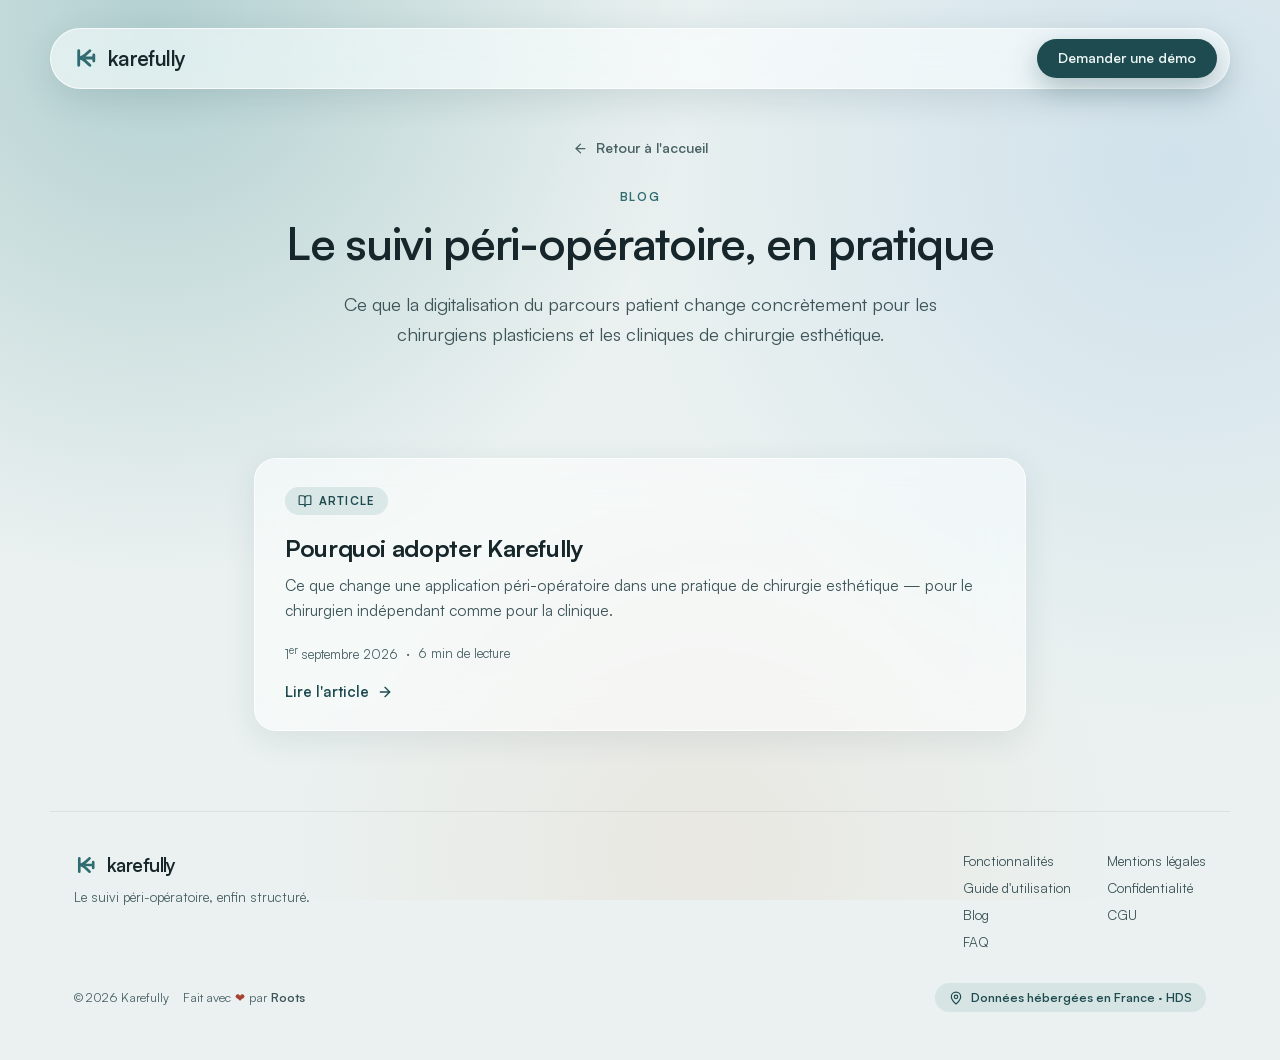
==== blog/index.html @ 41b20488 "SEO, segmentation indépendant/clinique et blog SEO - Positionnement sur « application péri-opératoir" ====
<!DOCTYPE html>
<html lang="fr">
<head>
<meta charset="UTF-8">
<meta name="viewport" content="width=device-width, initial-scale=1.0">
<script>document.documentElement.classList.add('js');</script>

<title>Blog — Suivi péri-opératoire en chirurgie esthétique | Karefully</title>
<meta name="description" content="Articles sur le suivi péri-opératoire digital en chirurgie esthétique : préparation pré-opératoire, bilan quotidien du patient, organisation d'équipe en clinique.">
<meta name="theme-color" content="#EAF1F0">
<link rel="canonical" href="https://karefully-app.com/blog/">

<meta property="og:type" content="website">
<meta property="og:site_name" content="Karefully">
<meta property="og:title" content="Blog — Suivi péri-opératoire en chirurgie esthétique">
<meta property="og:description" content="Articles sur le suivi péri-opératoire digital en chirurgie esthétique.">
<meta property="og:locale" content="fr_FR">
<meta property="og:url" content="https://karefully-app.com/blog/">
<meta property="og:image" content="https://karefully-app.com/assets/og-image.png">

<link rel="icon" type="image/svg+xml" href="../favicon.svg">
<link rel="apple-touch-icon" href="../logo/brume/favicon-brume-180.png">
<link rel="icon" type="image/png" sizes="32x32" href="../logo/brume/favicon-brume-32.png">

<link rel="preload" href="../fonts/Satoshi-Variable.woff2" as="font" type="font/woff2" crossorigin>
<link rel="stylesheet" href="../style.css">
</head>
<body>

<a href="#main" class="skip-link">Aller au contenu</a>

<svg width="0" height="0" style="position:absolute" aria-hidden="true" focusable="false">
<symbol id="i-arrow-left" viewBox="0 0 24 24"><path d="M19 12H5"/><path d="m12 19-7-7 7-7"/></symbol>
<symbol id="i-arrow-right" viewBox="0 0 24 24"><path d="M5 12h14"/><path d="m12 5 7 7-7 7"/></symbol>
<symbol id="i-book-open" viewBox="0 0 24 24"><path d="M12 7v14"/><path d="M3 18a1 1 0 0 1-1-1V4a1 1 0 0 1 1-1h5a4 4 0 0 1 4 4 4 4 0 0 1 4-4h5a1 1 0 0 1 1 1v13a1 1 0 0 1-1 1h-6a3 3 0 0 0-3 3 3 3 0 0 0-3-3z"/></symbol>
<symbol id="i-map-pin" viewBox="0 0 24 24"><path d="M20 10c0 4.99-5.54 10.19-7.4 11.8a1 1 0 0 1-1.2 0C9.54 20.19 4 14.99 4 10a8 8 0 0 1 16 0"/><circle cx="12" cy="10" r="3"/></symbol>
</svg>

<div class="subnav">
    <div class="subnav__inner glass-nav">
        <a class="brand" href="../index.html" aria-label="Karefully — accueil">
            <svg viewBox="0 0 100 100" fill="none" aria-hidden="true"><path d="M22 78 V 22 M22 50 C 40 50, 50 35, 65 22 M22 50 C 40 50, 50 65, 65 78 M48 50 L 80 50 M80 38 L 80 62" stroke="#2F6B70" stroke-width="11" stroke-linecap="round" stroke-linejoin="round"/></svg>
            <span class="brand__name">karefully</span>
        </a>
        <a class="btn btn-primary btn-sm" href="../index.html#demo">Demander une démo</a>
    </div>
</div>

<main id="main">

<header class="page-header">
    <a class="guide-back" href="../index.html"><svg class="icon" aria-hidden="true" style="width:15px;height:15px"><use href="#i-arrow-left"></use></svg>Retour à l'accueil</a>
    <p class="eyebrow">Blog</p>
    <h1 class="h1">Le suivi péri-opératoire, en pratique</h1>
    <p class="lead">Ce que la digitalisation du parcours patient change concrètement pour les chirurgiens plasticiens et les cliniques de chirurgie esthétique.</p>
</header>

<section class="section" aria-label="Articles">
    <div class="container section--faq">
        <div class="blog-grid">
            <a class="blog-card glass-card" href="pourquoi-adopter-karefully.html">
                <span class="blog-card__tag"><svg class="icon" aria-hidden="true" style="width:14px;height:14px"><use href="#i-book-open"></use></svg>Article</span>
                <h3>Pourquoi adopter Karefully</h3>
                <p>Ce que change une application péri-opératoire dans une pratique de chirurgie esthétique — pour le chirurgien indépendant comme pour la clinique.</p>
                <span class="blog-card__meta">
                    <time datetime="2026-09-01">1<sup>er</sup> septembre 2026</time>
                    <span class="blog-card__read">6 min de lecture</span>
                </span>
                <span class="blog-card__cta">Lire l'article<svg class="icon" aria-hidden="true" style="width:16px;height:16px"><use href="#i-arrow-right"></use></svg></span>
            </a>
        </div>
    </div>
</section>

</main>

<footer class="footer">
    <div class="footer__top">
        <div>
            <a class="brand" href="../index.html" aria-label="Karefully — accueil">
                <svg viewBox="0 0 100 100" fill="none" aria-hidden="true"><path d="M22 78 V 22 M22 50 C 40 50, 50 35, 65 22 M22 50 C 40 50, 50 65, 65 78 M48 50 L 80 50 M80 38 L 80 62" stroke="#2F6B70" stroke-width="11" stroke-linecap="round" stroke-linejoin="round"/></svg>
                <span class="brand__name">karefully</span>
            </a>
            <p class="footer__tagline">Le suivi péri-opératoire, enfin structuré.</p>
        </div>

        <nav class="footer__links" aria-label="Liens de bas de page">
            <ul>
                <li><a href="../index.html#features">Fonctionnalités</a></li>
                <li><a href="../guide.html">Guide d'utilisation</a></li>
                <li><a href="./">Blog</a></li>
                <li><a href="../index.html#faq">FAQ</a></li>
            </ul>
            <ul>
                <li><a href="../mentions-legales.html">Mentions légales</a></li>
                <li><a href="../politique-confidentialite.html">Confidentialité</a></li>
                <li><a href="../conditions-generales.html">CGU</a></li>
            </ul>
        </nav>
    </div>

    <div class="footer__bottom">
        <span class="footer__legal">
            © 2026 Karefully
            <span class="footer__credit">Fait avec <span class="footer__heart" aria-hidden="true">❤</span><span class="visually-hidden">amour</span> par <a href="https://rootsagency.be" target="_blank" rel="noopener">Roots</a></span>
        </span>
        <span class="footer__hds"><svg class="icon" aria-hidden="true" style="width:14px;height:14px"><use href="#i-map-pin"></use></svg>Données hébergées en France · HDS</span>
    </div>
</footer>

<script type="application/ld+json">
{
  "@context": "https://schema.org",
  "@type": "Blog",
  "name": "Blog Karefully",
  "description": "Articles sur le suivi péri-opératoire digital en chirurgie esthétique.",
  "url": "https://karefully-app.com/blog/",
  "inLanguage": "fr-FR",
  "publisher": { "@type": "Organization", "name": "Karefully", "url": "https://karefully-app.com/" },
  "blogPost": [
    {
      "@type": "BlogPosting",
      "headline": "Pourquoi adopter Karefully",
      "url": "https://karefully-app.com/blog/pourquoi-adopter-karefully.html",
      "datePublished": "2026-09-01"
    }
  ]
}
</script>

<script src="../script.js" defer></script>
</body>
</html>
---- style.css ----
/* =========================================================
   Karefully — site vitrine
   Charte « Brume » (glassmorphism turquoise), alignée sur l'application.
   ========================================================= */

/* ---------------------------------------------------------
   1. Police — Satoshi variable, auto-hébergée
   --------------------------------------------------------- */
@font-face {
    font-family: 'Satoshi';
    src: url('fonts/Satoshi-Variable.woff2') format('woff2-variations');
    font-weight: 300 900;
    font-style: normal;
    font-display: swap;
}

@font-face {
    font-family: 'Satoshi';
    src: url('fonts/Satoshi-VariableItalic.woff2') format('woff2-variations');
    font-weight: 300 900;
    font-style: italic;
    font-display: swap;
}

/* ---------------------------------------------------------
   2. Tokens
   --------------------------------------------------------- */
:root {
    /* Marque */
    --brand-700: #1E4B4F;
    --brand-700-hover: #173D40;
    --brand-600: #2F6B70;
    --brand-300: #8FD0CC;
    --on-brand: #EAF4F3;

    /* Texte */
    --ink-900: #16262A;
    --ink-600: #3D5458;
    --ink-500: #4A6266;
    --ink-400: #5A7276;

    /* Statuts */
    --danger-600: #A44332;
    --danger-tint: rgba(164, 67, 50, .12);
    --warn-700: #7A5F25;
    --warn-tint: rgba(201, 149, 74, .16);
    --info-700: #365F7D;
    --info-tint: rgba(91, 122, 153, .16);
    --brand-tint: rgba(47, 107, 112, .12);

    /* Surfaces */
    --bg-base: #EAF1F0;
    --on-dark: #F0F6F5;
    /* Opacités relevées (maquette : .75 / .60) : sur le panneau sombre elles
       tombaient à 4,10 et 3,73:1, sous le seuil AA exigé pour du texte < 18px. */
    --on-dark-soft: rgba(240, 246, 245, .84);
    --on-dark-mute: rgba(240, 246, 245, .82);
    --hairline: rgba(22, 38, 42, .08);

    /* Verre */
    --glass-nav-bg: rgba(255, 255, 255, .58);
    --glass-nav-border: rgba(255, 255, 255, .72);
    --glass-card-bg: rgba(255, 255, 255, .55);
    --glass-card-border: rgba(255, 255, 255, .7);
    --glass-inset-bg: rgba(255, 255, 255, .6);
    --glass-inset-border: rgba(255, 255, 255, .85);

    /* Rayons */
    --r-input: 12px;
    --r-sm: 14px;
    --r-md: 18px;
    --r-lg: 22px;
    --r-panel: 26px;
    --r-pill: 999px;

    /* Ombres */
    --sh-nav: 0 10px 34px rgba(23, 60, 64, .12);
    --sh-card: 0 8px 32px rgba(23, 60, 64, .09);
    --sh-btn: 0 10px 28px rgba(30, 75, 79, .32);
    --sh-shot: 0 30px 80px rgba(16, 42, 45, .22);
    --sh-hero-shot: 0 30px 80px rgba(16, 42, 45, .25);
    --sh-phone: 0 24px 60px rgba(16, 42, 45, .28);
    --sh-inline-img: 0 14px 36px rgba(16, 42, 45, .18);
    --sh-dark-panel: 0 16px 48px rgba(20, 55, 58, .28);

    --ease: cubic-bezier(0.4, 0, 0.2, 1);
    --maxw: 1180px;
}

/* ---------------------------------------------------------
   3. Reset & base
   --------------------------------------------------------- */
*,
*::before,
*::after {
    box-sizing: border-box;
}

html {
    scroll-behavior: smooth;
    /* La nav collante ne doit pas masquer la cible d'une ancre */
    scroll-padding-top: 96px;
    -webkit-text-size-adjust: 100%;
}

body {
    margin: 0;
    min-height: 100vh;
    overflow-x: hidden;
    font-family: 'Satoshi', system-ui, -apple-system, 'Segoe UI', sans-serif;
    color: var(--ink-900);
    background:
        radial-gradient(circle at 12% 4%, rgba(63, 138, 142, .32), transparent 38%),
        radial-gradient(circle at 92% 18%, rgba(148, 190, 224, .30), transparent 40%),
        radial-gradient(circle at 55% 95%, rgba(228, 188, 158, .18), transparent 38%),
        var(--bg-base);
    background-attachment: fixed;
    -webkit-font-smoothing: antialiased;
    -moz-osx-font-smoothing: grayscale;
}

a {
    color: var(--brand-600);
    text-decoration: none;
    transition: color .2s var(--ease);
}

a:hover {
    color: var(--brand-700);
}

/* Les attributs width/height servent à réserver le ratio ; la hauteur reste fluide. */
img {
    max-width: 100%;
    height: auto;
}

h1,
h2,
h3,
h4 {
    text-wrap: balance;
}

p {
    text-wrap: pretty;
}

:focus-visible {
    outline: 2px solid var(--brand-600);
    outline-offset: 2px;
    border-radius: 4px;
}

.skip-link {
    position: absolute;
    left: -9999px;
    top: 0;
    z-index: 200;
    padding: 12px 20px;
    border-radius: 0 0 var(--r-sm) 0;
    background: var(--brand-700);
    color: var(--on-brand);
    font-size: 14px;
    font-weight: 600;
}

.skip-link:focus {
    left: 0;
    color: var(--on-brand);
}

.visually-hidden {
    position: absolute;
    width: 1px;
    height: 1px;
    margin: -1px;
    padding: 0;
    overflow: hidden;
    clip: rect(0 0 0 0);
    white-space: nowrap;
    border: 0;
}

/* Sprite d'icônes */
.icon {
    width: 20px;
    height: 20px;
    flex: none;
    stroke: currentColor;
    fill: none;
    stroke-width: 2;
    stroke-linecap: round;
    stroke-linejoin: round;
}

/* ---------------------------------------------------------
   4. Layout
   --------------------------------------------------------- */
.container {
    width: 100%;
    max-width: var(--maxw);
    margin: 0 auto;
    padding: 0 24px;
}

.section {
    margin-top: 110px;
}

.section--tight {
    margin-top: 90px;
}

.section--wide-gap {
    margin-top: 120px;
}

.section--narrow {
    max-width: 900px;
}

.section--faq {
    max-width: 820px;
}

/* ---------------------------------------------------------
   5. Surfaces
   --------------------------------------------------------- */
.glass-nav {
    background: var(--glass-nav-bg);
    backdrop-filter: blur(22px) saturate(1.45);
    -webkit-backdrop-filter: blur(22px) saturate(1.45);
    border: 1px solid var(--glass-nav-border);
    box-shadow: var(--sh-nav);
}

.glass-card {
    background: var(--glass-card-bg);
    backdrop-filter: blur(20px) saturate(1.4);
    -webkit-backdrop-filter: blur(20px) saturate(1.4);
    border: 1px solid var(--glass-card-border);
    box-shadow: var(--sh-card);
}

/* Imbriqué dans une carte : jamais de flou ni d'ombre (pas trois couches floutées) */
.glass-inset {
    background: var(--glass-inset-bg);
    border: 1px solid var(--glass-inset-border);
}

.panel-dark {
    border-radius: var(--r-panel);
    background: linear-gradient(150deg, rgba(35, 84, 88, .88), rgba(24, 60, 64, .84));
    backdrop-filter: blur(18px);
    -webkit-backdrop-filter: blur(18px);
    border: 1px solid rgba(255, 255, 255, .24);
    box-shadow: var(--sh-dark-panel);
    padding: 64px 60px;
    color: var(--on-dark);
}

/* ---------------------------------------------------------
   6. Typographie
   --------------------------------------------------------- */
.eyebrow {
    font-size: 11.5px;
    font-weight: 700;
    letter-spacing: .14em;
    text-transform: uppercase;
    color: var(--brand-600);
    margin-bottom: 14px;
}

/* brand-300 (#8FD0CC) ne donne que 3,69:1 sur le panneau sombre à 11,5px :
   teinte éclaircie réservée aux eyebrows, les aplats restent en brand-300. */
.eyebrow--on-dark {
    color: #BCE3E0;
}

.h1 {
    font-size: 60px;
    line-height: 1.05;
    font-weight: 600;
    letter-spacing: -.025em;
    margin: 0 auto 22px;
    max-width: 820px;
}

.h2 {
    font-size: 40px;
    font-weight: 500;
    letter-spacing: -.02em;
    line-height: 1.15;
    margin: 0 0 44px;
}

.h2--panel {
    font-size: 38px;
    margin-bottom: 40px;
}

.h3 {
    font-size: 24px;
    font-weight: 700;
    letter-spacing: -.015em;
    line-height: 1.25;
    margin: 0 0 12px;
}

.lead {
    font-size: 18.5px;
    line-height: 1.6;
    color: var(--ink-600);
    margin: 0 auto 30px;
    max-width: 680px;
}

.body-text {
    font-size: 16.5px;
    line-height: 1.6;
    color: var(--ink-600);
    margin: 0;
}

/* ink-500 et non ink-400 : sur le fond mesh, ink-400 tombe à 4,47:1 (sous AA). */
.note {
    font-size: 13px;
    line-height: 1.5;
    color: var(--ink-500);
    margin: 0;
}

/* ---------------------------------------------------------
   7. Boutons & pills
   --------------------------------------------------------- */
.btn {
    display: inline-flex;
    align-items: center;
    justify-content: center;
    gap: 10px;
    font-family: inherit;
    font-size: 16px;
    font-weight: 600;
    line-height: 1.2;
    padding: 15px 30px;
    border-radius: var(--r-pill);
    border: 1px solid transparent;
    cursor: pointer;
    transition: background-color .2s var(--ease), color .2s var(--ease), transform .2s var(--ease);
}

.btn-primary {
    color: var(--on-brand);
    background: var(--brand-700);
    box-shadow: var(--sh-btn);
}

.btn-primary:hover {
    background: var(--brand-700-hover);
    color: var(--on-brand);
}

.btn-secondary {
    color: var(--ink-600);
    background: rgba(255, 255, 255, .6);
    border-color: rgba(255, 255, 255, .85);
}

.btn-secondary:hover {
    background: rgba(255, 255, 255, .68);
    color: var(--ink-900);
}

.btn-ghost-dark {
    font-size: 15px;
    padding: 13px 24px;
    color: var(--on-dark);
    border-color: rgba(255, 255, 255, .35);
}

.btn-ghost-dark:hover {
    background: rgba(255, 255, 255, .1);
    color: var(--on-dark);
}

.btn-sm {
    font-size: 14px;
    padding: 10px 20px;
}

.pill-tint {
    display: inline-flex;
    align-items: center;
    gap: 9px;
    font-size: 14px;
    font-weight: 600;
    color: var(--brand-700);
    background: var(--brand-tint);
    padding: 9px 18px;
    border-radius: var(--r-pill);
}

.pill-tint .icon {
    width: 16px;
    height: 16px;
}

.badge {
    font-size: 11px;
    font-weight: 700;
    letter-spacing: .08em;
    text-transform: uppercase;
    padding: 5px 12px;
    border-radius: var(--r-pill);
}

.badge--watch {
    color: var(--danger-600);
    background: var(--danger-tint);
}

.badge--ok {
    color: var(--brand-700);
    background: var(--brand-tint);
}

/* Pastille d'icône */
.icon-tile {
    display: flex;
    align-items: center;
    justify-content: center;
    width: 40px;
    height: 40px;
    border-radius: 13px;
    background: var(--brand-tint);
    color: var(--brand-600);
    flex: none;
}

.icon-tile--dark {
    width: 38px;
    height: 38px;
    border-radius: 12px;
    background: rgba(143, 208, 204, .16);
    color: var(--brand-300);
}

.icon-tile--dark .icon {
    width: 19px;
    height: 19px;
}

/* ---------------------------------------------------------
   8. Cadres device
   --------------------------------------------------------- */
.browser {
    border-radius: 16px;
    background: var(--glass-card-bg);
    border: 1px solid var(--glass-card-border);
    box-shadow: var(--sh-shot);
    overflow: hidden;
}

.browser__bar {
    display: flex;
    align-items: center;
    gap: 10px;
    padding: 10px 14px;
    border-bottom: 1px solid rgba(22, 38, 42, .07);
}

.browser__dots {
    display: flex;
    gap: 5px;
    flex: none;
}

.browser__dots span {
    width: 9px;
    height: 9px;
    border-radius: 50%;
    background: rgba(22, 38, 42, .16);
}

.browser__url {
    flex: 1;
    max-width: 240px;
    margin: 0 auto;
    text-align: center;
    font-size: 11px;
    color: var(--ink-400);
    background: rgba(22, 38, 42, .05);
    border-radius: var(--r-pill);
    padding: 3px 12px;
}

.browser__spacer {
    width: 40px;
    flex: none;
}

.browser img {
    display: block;
    width: 100%;
}

/* Variante hero : plus grande, ombre plus marquée */
.browser--hero {
    backdrop-filter: blur(20px) saturate(1.4);
    -webkit-backdrop-filter: blur(20px) saturate(1.4);
    box-shadow: var(--sh-hero-shot);
}

.browser--hero .browser__bar {
    padding: 11px 16px;
}

.browser--hero .browser__dots {
    gap: 6px;
}

.browser--hero .browser__dots span {
    width: 10px;
    height: 10px;
}

.browser--hero .browser__url {
    max-width: 280px;
    font-size: 11.5px;
    padding: 4px 14px;
}

.browser--hero .browser__spacer {
    width: 46px;
}

.phone {
    border-radius: 32px;
    background: #10191B;
    padding: 8px;
    box-shadow: var(--sh-phone);
}

.phone img {
    display: block;
    width: 100%;
    border-radius: 25px;
}

/* ---------------------------------------------------------
   9. Navigation
   --------------------------------------------------------- */
.nav-wrap {
    position: sticky;
    top: 14px;
    z-index: 60;
    display: flex;
    justify-content: center;
    padding: 14px 20px 0;
}

/* Grille 3 colonnes : les liens restent optiquement centrés quelles que soient
   les largeurs du logo et du bouton. */
.nav {
    display: grid;
    grid-template-columns: 1fr auto 1fr;
    align-items: center;
    gap: 26px;
    width: 100%;
    max-width: var(--maxw);
    /* Padding symétrique : sinon la colonne centrale se décale d'une demi-différence.
       Le retrait visuel du logo est repris par .nav .brand. */
    padding: 10px 12px;
    border-radius: var(--r-pill);
    transition: padding .3s var(--ease), box-shadow .3s var(--ease), background-color .3s var(--ease);
}

.nav .brand {
    padding-left: 10px;
}

/* Condensation à la première molette */
.nav.is-scrolled {
    padding-top: 7px;
    padding-bottom: 7px;
    background: rgba(255, 255, 255, .72);
    box-shadow: 0 14px 40px rgba(23, 60, 64, .16);
}

.nav__end {
    display: flex;
    align-items: center;
    justify-content: flex-end;
    gap: 10px;
}

.brand {
    display: flex;
    align-items: center;
    gap: 9px;
    color: var(--ink-900);
    flex: none;
}

.brand:hover {
    color: var(--ink-900);
}

.brand svg {
    width: 26px;
    height: 26px;
    flex: none;
}

.brand__name {
    font-size: 21px;
    font-weight: 600;
    letter-spacing: -.03em;
}

.nav__links {
    display: flex;
    gap: 22px;
    justify-content: center;
    font-size: 14.5px;
    font-weight: 500;
    white-space: nowrap;
}

.nav__links a {
    position: relative;
    color: var(--ink-600);
    padding: 4px 0;
}

/* Soulignement qui se déploie depuis le centre */
.nav__links a::after {
    content: '';
    position: absolute;
    left: 50%;
    right: 50%;
    bottom: 0;
    height: 2px;
    border-radius: 2px;
    background: linear-gradient(90deg, var(--brand-600), var(--brand-300));
    transition: left .28s var(--ease), right .28s var(--ease);
}

.nav__links a:hover {
    color: var(--brand-700);
}

.nav__links a:hover::after,
.nav__links a:focus-visible::after {
    left: 0;
    right: 0;
}

.nav__burger {
    display: none;
}

/* --- Tiroir de navigation mobile (glisse depuis la droite) --- */
.nav-scrim {
    position: fixed;
    inset: 0;
    z-index: 90;
    background: rgba(16, 34, 37, .38);
    backdrop-filter: blur(3px);
    -webkit-backdrop-filter: blur(3px);
    opacity: 0;
    transition: opacity .35s var(--ease);
}

.nav-scrim.is-open {
    opacity: 1;
}

.nav-drawer {
    position: fixed;
    top: 0;
    right: 0;
    z-index: 100;
    display: flex;
    flex-direction: column;
    width: 80%;
    max-width: 380px;
    height: 100dvh;
    padding: 18px 18px calc(24px + env(safe-area-inset-bottom));
    background: rgba(255, 255, 255, .82);
    backdrop-filter: blur(28px) saturate(1.5);
    -webkit-backdrop-filter: blur(28px) saturate(1.5);
    border-left: 1px solid rgba(255, 255, 255, .9);
    box-shadow: -24px 0 60px rgba(23, 60, 64, .22);
    transform: translateX(100%);
    transition: transform .38s cubic-bezier(0.32, 0.72, 0, 1);
    overflow-y: auto;
}

.nav-drawer.is-open {
    transform: translateX(0);
}

/* [hidden] ne doit pas tuer la transition : on masque par visibilité. */
.nav-scrim[hidden],
.nav-drawer[hidden] {
    display: block;
    visibility: hidden;
    pointer-events: none;
}

.nav-drawer[hidden] {
    display: flex;
}

.nav-drawer__head {
    display: flex;
    align-items: center;
    justify-content: space-between;
    gap: 12px;
    margin-bottom: 22px;
}

.nav-drawer__close {
    display: flex;
    align-items: center;
    justify-content: center;
    width: 44px;
    height: 44px;
    flex: none;
    padding: 0;
    border-radius: 50%;
    background: rgba(255, 255, 255, .7);
    border: 1px solid rgba(255, 255, 255, .9);
    color: var(--brand-700);
    cursor: pointer;
    transition: background-color .2s var(--ease);
}

.nav-drawer__close:hover {
    background: var(--brand-tint);
}

.nav-drawer__links {
    display: flex;
    flex-direction: column;
    gap: 4px;
}

.nav-drawer__links a {
    display: flex;
    align-items: center;
    min-height: 52px;
    padding: 0 16px;
    font-size: 17px;
    font-weight: 600;
    color: var(--ink-900);
    border-radius: 16px;
    /* Entrée décalée des liens à l'ouverture */
    opacity: 0;
    transform: translateX(16px);
    transition: opacity .3s var(--ease), transform .3s var(--ease), background-color .2s var(--ease);
}

.nav-drawer.is-open .nav-drawer__links a {
    opacity: 1;
    transform: none;
}

.nav-drawer.is-open .nav-drawer__links a:nth-child(1) { transition-delay: .08s; }
.nav-drawer.is-open .nav-drawer__links a:nth-child(2) { transition-delay: .13s; }
.nav-drawer.is-open .nav-drawer__links a:nth-child(3) { transition-delay: .18s; }
.nav-drawer.is-open .nav-drawer__links a:nth-child(4) { transition-delay: .23s; }

.nav-drawer__links a:hover,
.nav-drawer__links a:focus-visible {
    background: var(--brand-tint);
    color: var(--brand-700);
}

/* ---------------------------------------------------------
   10. Hero
   --------------------------------------------------------- */
.hero {
    max-width: var(--maxw);
    margin: 0 auto;
    padding: 72px 24px 30px;
    text-align: center;
}

.hero__actions {
    display: flex;
    gap: 14px;
    justify-content: center;
    flex-wrap: wrap;
}

.hero__badge {
    margin-top: 18px;
    font-size: 13px;
    line-height: 1.5;
    color: var(--ink-500);
}

.hero__devices {
    position: relative;
    max-width: 1020px;
    margin: 56px auto 0;
    text-align: left;
}

.hero__phone {
    position: absolute;
    right: -18px;
    bottom: -46px;
    width: 218px;
    border-radius: 34px;
    padding: 9px;
    box-shadow: 0 30px 80px rgba(16, 42, 45, .35);
}

.hero__phone img {
    border-radius: 26px;
}

/* ---------------------------------------------------------
   11. Bandeau confiance
   --------------------------------------------------------- */
.trust-grid {
    display: grid;
    grid-template-columns: repeat(4, 1fr);
    gap: 16px;
}

.trust-card {
    display: flex;
    align-items: center;
    gap: 13px;
    padding: 18px 20px;
    border-radius: var(--r-md);
}

.trust-card span:last-child {
    font-size: 14px;
    font-weight: 600;
    color: var(--ink-900);
    line-height: 1.35;
}

/* ---------------------------------------------------------
   12. Problème / Sécurité — cartes sur panneau sombre
   --------------------------------------------------------- */
.dark-grid {
    display: grid;
    grid-template-columns: repeat(4, 1fr);
    gap: 16px;
}

.dark-card {
    padding: 22px;
    border-radius: var(--r-md);
    background: rgba(255, 255, 255, .08);
    border: 1px solid rgba(255, 255, 255, .16);
}

.dark-card .icon-tile--dark {
    margin-bottom: 14px;
}

.dark-card p {
    margin: 0;
    font-size: 15px;
    line-height: 1.55;
    color: rgba(240, 246, 245, .85);
}

.dark-card h3 {
    font-size: 16px;
    font-weight: 700;
    margin: 0 0 6px;
}

.dark-card h3 + p {
    font-size: 13.5px;
    color: var(--on-dark-soft);
}

.problem__pivot {
    display: flex;
    align-items: center;
    gap: 28px;
    margin-top: 36px;
}

.problem__photo {
    position: relative;
    flex: none;
    width: 280px;
    border-radius: var(--r-md);
    overflow: hidden;
}

.problem__photo img {
    display: block;
    width: 100%;
}

.problem__photo::after {
    content: '';
    position: absolute;
    inset: 0;
    background: rgba(30, 75, 79, .35);
}

.problem__pivot p {
    margin: 0;
    font-size: 26px;
    font-weight: 500;
    letter-spacing: -.015em;
    line-height: 1.4;
    color: var(--on-dark);
}

.disclaimer {
    margin: 32px 0 0;
    font-size: 13px;
    line-height: 1.6;
    color: var(--on-dark-mute);
    border-left: 2px solid rgba(143, 208, 204, .45);
    padding-left: 16px;
    max-width: 760px;
}

/* ---------------------------------------------------------
   13. Parcours (timeline 3 phases)
   --------------------------------------------------------- */
.parcours-grid {
    display: grid;
    grid-template-columns: repeat(3, 1fr);
    gap: 18px;
    align-items: stretch;
}

.phase-card {
    display: flex;
    flex-direction: column;
    border-radius: var(--r-lg);
    padding: 26px;
}

.phase-card__step {
    font-size: 12px;
    font-weight: 700;
    letter-spacing: .14em;
    text-transform: uppercase;
    color: var(--brand-600);
    margin-bottom: 10px;
}

.phase-card h3 {
    font-size: 19px;
    font-weight: 700;
    line-height: 1.3;
    margin: 0 0 10px;
}

.phase-card p {
    margin: 0 0 18px;
    font-size: 15px;
    line-height: 1.55;
    color: var(--ink-600);
}

.phase-card__visual {
    margin-top: auto;
    border-radius: var(--r-sm);
    overflow: hidden;
    border: 1px solid rgba(255, 255, 255, .8);
    box-shadow: var(--sh-inline-img);
}

.phase-card__visual img {
    display: block;
    width: 100%;
}

.phase-card__pair {
    margin-top: auto;
    display: flex;
    gap: 12px;
    justify-content: center;
}

.phase-card__pair img {
    display: block;
    width: 44%;
    border-radius: 16px;
    box-shadow: var(--sh-inline-img);
}

.switch-visual {
    margin-top: auto;
    display: flex;
    align-items: center;
    justify-content: center;
    gap: 16px;
    padding: 34px 20px;
    border-radius: var(--r-sm);
}

.switch-visual__tag {
    font-size: 13px;
    font-weight: 700;
    padding: 6px 14px;
    border-radius: var(--r-pill);
}

.switch-visual__tag--pre {
    color: var(--warn-700);
    background: var(--warn-tint);
}

.switch-visual__tag--post {
    color: var(--brand-700);
    background: var(--brand-tint);
}

.switch-visual .icon {
    color: var(--brand-600);
}

/* ---------------------------------------------------------
   14. Côté équipe
   --------------------------------------------------------- */
.feature-row {
    display: grid;
    grid-template-columns: 7fr 5fr;
    gap: 44px;
    align-items: center;
    margin-bottom: 76px;
}

.feature-row--reverse {
    grid-template-columns: 5fr 7fr;
}

.roles-card {
    display: grid;
    grid-template-columns: 6fr 5fr;
    gap: 44px;
    align-items: center;
    border-radius: var(--r-panel);
    padding: 44px 48px;
    margin-bottom: 76px;
}

.roles-card h3 {
    font-size: 26px;
    font-weight: 700;
    letter-spacing: -.015em;
    line-height: 1.25;
    margin: 0 0 12px;
}

.roles-list {
    display: flex;
    flex-direction: column;
    gap: 12px;
}

.role-item {
    display: flex;
    align-items: center;
    gap: 14px;
    border-radius: var(--r-md);
    background: rgba(255, 255, 255, .65);
    border: 1px solid rgba(255, 255, 255, .9);
    padding: 16px 18px;
}

.role-item__title {
    font-size: 15.5px;
    font-weight: 700;
    line-height: 1.3;
}

.role-item__desc {
    font-size: 13px;
    line-height: 1.4;
    color: var(--ink-400);
}

.mini-grid {
    display: grid;
    grid-template-columns: 1fr 1fr;
    gap: 18px;
}

.mini-card {
    border-radius: var(--r-lg);
    padding: 24px;
}

.mini-card h3 {
    font-size: 18px;
    font-weight: 700;
    line-height: 1.3;
    margin: 0 0 6px;
}

.mini-card p {
    margin: 0 0 16px;
    font-size: 14.5px;
    line-height: 1.55;
    color: var(--ink-600);
}

.mini-card img {
    display: block;
    width: 100%;
    border-radius: var(--r-input);
    box-shadow: 0 14px 36px rgba(16, 42, 45, .16);
}

/* ---------------------------------------------------------
   15. Côté patient
   --------------------------------------------------------- */
.patient-section {
    text-align: center;
}

.phone-row {
    display: flex;
    gap: 22px;
    justify-content: center;
    align-items: flex-start;
    flex-wrap: wrap;
}

.phone-row .phone {
    width: 206px;
}

.phone-row .phone:nth-child(even) {
    margin-top: 34px;
}

.patient-pills {
    display: flex;
    gap: 14px;
    justify-content: center;
    flex-wrap: wrap;
    margin-top: 40px;
}

.patient-closing {
    margin: 26px auto 0;
    font-size: 16px;
    line-height: 1.6;
    color: var(--ink-500);
    max-width: 520px;
}

/* ---------------------------------------------------------
   15 bis. Pour qui — indépendant / clinique
   --------------------------------------------------------- */
.audience-grid {
    display: grid;
    grid-template-columns: 1fr 1fr;
    gap: 18px;
    align-items: stretch;
}

.audience-card {
    display: flex;
    flex-direction: column;
    border-radius: var(--r-panel);
    padding: 34px 32px;
}

.audience-card .icon-tile {
    width: 46px;
    height: 46px;
    border-radius: 15px;
    margin-bottom: 18px;
}

.audience-card .icon-tile .icon {
    width: 23px;
    height: 23px;
}

.audience-card h3 {
    font-size: 23px;
    font-weight: 700;
    letter-spacing: -.015em;
    line-height: 1.25;
    margin: 0 0 10px;
}

.audience-card__lead {
    margin: 0 0 22px;
    font-size: 16px;
    line-height: 1.6;
    color: var(--ink-600);
}

.audience-card ul {
    list-style: none;
    margin: 0;
    padding: 0;
    display: flex;
    flex-direction: column;
    gap: 13px;
}

.audience-card li {
    display: flex;
    gap: 11px;
    align-items: flex-start;
    font-size: 15px;
    line-height: 1.55;
    color: var(--ink-600);
}

.audience-card li .icon {
    width: 17px;
    height: 17px;
    color: var(--brand-600);
    margin-top: 2px;
}

/* ---------------------------------------------------------
   15 ter. Blog
   --------------------------------------------------------- */
.blog-head {
    display: flex;
    align-items: flex-end;
    justify-content: space-between;
    gap: 24px;
    flex-wrap: wrap;
    margin-bottom: 32px;
}

.blog-head__all {
    flex: none;
}

.blog-grid {
    display: grid;
    grid-template-columns: repeat(auto-fit, minmax(320px, 1fr));
    gap: 18px;
}

.blog-card {
    display: flex;
    flex-direction: column;
    border-radius: var(--r-lg);
    padding: 28px 30px;
    color: inherit;
}

.blog-card:hover {
    color: inherit;
    transform: translateY(-4px);
    border-color: rgba(255, 255, 255, .95);
    box-shadow: 0 18px 46px rgba(23, 60, 64, .15);
}

.blog-card__tag {
    display: inline-flex;
    align-items: center;
    gap: 7px;
    align-self: flex-start;
    font-size: 11.5px;
    font-weight: 700;
    letter-spacing: .1em;
    text-transform: uppercase;
    color: var(--brand-700);
    background: var(--brand-tint);
    padding: 6px 13px;
    border-radius: var(--r-pill);
    margin-bottom: 18px;
}

.blog-card h3 {
    font-size: 24px;
    font-weight: 700;
    letter-spacing: -.015em;
    line-height: 1.25;
    margin: 0 0 10px;
}

.blog-card p {
    margin: 0 0 20px;
    font-size: 15.5px;
    line-height: 1.6;
    color: var(--ink-600);
}

.blog-card__meta {
    display: flex;
    align-items: center;
    gap: 8px;
    font-size: 13px;
    color: var(--ink-500);
    margin-top: auto;
}

.blog-card__read::before {
    content: '·';
    margin-right: 8px;
}

.blog-card__cta {
    display: inline-flex;
    align-items: center;
    gap: 8px;
    margin-top: 18px;
    font-size: 15px;
    font-weight: 600;
    color: var(--brand-700);
}

.blog-card__cta .icon {
    transition: transform .3s var(--ease);
}

.blog-card:hover .blog-card__cta .icon {
    transform: translateX(4px);
}

/* Article de blog */
.article-header {
    max-width: 780px;
    margin: 0 auto;
    padding: 56px 24px 0;
}

.article-meta {
    display: flex;
    align-items: center;
    gap: 8px;
    flex-wrap: wrap;
    margin: 18px 0 0;
    font-size: 14px;
    color: var(--ink-500);
}

.article-body {
    max-width: 780px;
    margin: 40px auto 0;
    padding: 48px 52px;
    border-radius: var(--r-panel);
}

.article-body > p:first-of-type {
    font-size: 19px;
    line-height: 1.65;
    color: var(--ink-600);
}

.article-body h2 {
    font-size: 28px;
    font-weight: 600;
    letter-spacing: -.02em;
    line-height: 1.25;
    margin: 46px 0 16px;
}

.article-body h3 {
    font-size: 20px;
    font-weight: 700;
    line-height: 1.3;
    margin: 32px 0 10px;
}

.article-body p,
.article-body li {
    font-size: 16.5px;
    line-height: 1.75;
    color: var(--ink-600);
}

.article-body p {
    margin: 0 0 18px;
}

.article-body ul {
    margin: 0 0 22px;
    padding: 0;
    list-style: none;
    display: flex;
    flex-direction: column;
    gap: 11px;
}

/* Puce en position absolue : en flex, un <strong> en tête de li deviendrait
   une colonne à part et le reste du texte se retrouverait à côté. */
.article-body ul li {
    position: relative;
    padding-left: 20px;
}

.article-body ul li::before {
    content: '';
    position: absolute;
    left: 0;
    top: 11px;
    width: 6px;
    height: 6px;
    border-radius: 50%;
    background: var(--brand-600);
}

.article-body strong {
    color: var(--ink-900);
    font-weight: 700;
}

.article-body a {
    text-decoration: underline;
    text-underline-offset: 2px;
}

.article-note {
    margin: 32px 0;
    padding: 20px 24px;
    border-radius: var(--r-md);
    border-left: 3px solid var(--brand-600);
    background: rgba(47, 107, 112, .07);
}

.article-note p {
    margin: 0;
    font-size: 15px;
    line-height: 1.65;
}

.article-cta {
    max-width: 780px;
    margin: 44px auto 0;
    padding: 0 24px;
}

.article-cta__inner {
    text-align: center;
}

.article-cta__inner .h2 {
    font-size: 30px;
    margin-bottom: 12px;
}

/* ---------------------------------------------------------
   16. Vos critères
   --------------------------------------------------------- */
.criteria-card {
    display: grid;
    grid-template-columns: 1fr 1fr;
    gap: 56px;
    align-items: center;
    border-radius: var(--r-panel);
    padding: 56px 60px;
}

.criteria-card .h2 {
    font-size: 36px;
    margin-bottom: 18px;
}

.criteria-card .body-text {
    line-height: 1.65;
}

.criteria-demo {
    display: flex;
    flex-direction: column;
    gap: 14px;
}

.patient-row {
    border-radius: var(--r-md);
    background: rgba(255, 255, 255, .65);
    border: 1px solid rgba(255, 255, 255, .9);
    padding: 20px 22px;
}

.patient-row__head {
    display: flex;
    align-items: center;
    gap: 12px;
}

.patient-row__avatar {
    width: 40px;
    height: 40px;
    border-radius: 50%;
    display: flex;
    align-items: center;
    justify-content: center;
    font-weight: 700;
    font-size: 14px;
    flex: none;
}

.patient-row__avatar--watch {
    background: var(--danger-tint);
    color: var(--danger-600);
}

.patient-row__avatar--ok {
    background: var(--brand-tint);
    color: var(--brand-700);
}

.patient-row__id {
    flex: 1;
    min-width: 0;
}

.patient-row__name {
    font-size: 15.5px;
    font-weight: 700;
    line-height: 1.3;
}

.patient-row__meta {
    font-size: 12.5px;
    color: var(--ink-400);
}

.patient-row__trigger {
    margin-top: 12px;
    font-size: 14px;
    line-height: 1.5;
    color: var(--ink-600);
    background: rgba(47, 107, 112, .07);
    border-radius: var(--r-input);
    padding: 12px 14px;
}

.patient-row__trigger strong {
    color: var(--ink-900);
}

.patient-row__trigger .criterion {
    color: var(--brand-700);
}

/* ---------------------------------------------------------
   17. Offre pilote
   --------------------------------------------------------- */
.pilot-card {
    border-radius: var(--r-panel);
    padding: 56px 60px;
    text-align: center;
}

.pilot-card .h2 {
    font-size: 38px;
    margin-bottom: 16px;
}

.pilot-card__intro {
    margin: 0 auto 30px;
    font-size: 16.5px;
    line-height: 1.6;
    color: var(--ink-600);
    max-width: 600px;
}

.pilot-list {
    display: grid;
    grid-template-columns: 1fr 1fr;
    gap: 12px 24px;
    text-align: left;
    max-width: 680px;
    margin: 0 auto 34px;
    list-style: none;
    padding: 0;
}

.pilot-list li {
    display: flex;
    gap: 10px;
    align-items: flex-start;
    font-size: 14.5px;
    line-height: 1.5;
    color: var(--ink-600);
}

.pilot-list .icon {
    width: 17px;
    height: 17px;
    color: var(--brand-600);
    margin-top: 2px;
}

/* ---------------------------------------------------------
   18. FAQ
   --------------------------------------------------------- */
.faq-head {
    text-align: center;
}

.faq-head .h2 {
    margin-bottom: 36px;
}

.faq-list {
    display: flex;
    flex-direction: column;
    gap: 10px;
}

.faq-item {
    border-radius: var(--r-md);
    overflow: hidden;
}

.faq-item h3 {
    margin: 0;
}

.faq-trigger {
    display: flex;
    align-items: center;
    justify-content: space-between;
    gap: 16px;
    width: 100%;
    min-height: 44px;
    padding: 19px 24px;
    background: none;
    border: none;
    cursor: pointer;
    font-family: inherit;
    font-size: 16px;
    font-weight: 700;
    line-height: 1.35;
    color: var(--ink-900);
    text-align: left;
}

.faq-trigger .icon {
    width: 19px;
    height: 19px;
    color: var(--brand-600);
    transition: transform .3s var(--ease);
}

.faq-trigger[aria-expanded="true"] .icon {
    transform: rotate(180deg);
}

.faq-answer {
    display: grid;
    grid-template-rows: 0fr;
    transition: grid-template-rows .3s var(--ease);
}

.faq-answer > div {
    overflow: hidden;
}

.faq-item.is-open .faq-answer {
    grid-template-rows: 1fr;
}

.faq-answer p {
    margin: 0;
    padding: 0 24px 20px;
    font-size: 15px;
    line-height: 1.65;
    color: var(--ink-600);
}

/* ---------------------------------------------------------
   19. Demande de démo
   --------------------------------------------------------- */
.demo-panel {
    display: grid;
    grid-template-columns: 5fr 6fr;
    gap: 56px;
    align-items: start;
}

.demo-panel .h2 {
    font-size: 38px;
    margin-bottom: 14px;
}

.demo-panel__lead {
    margin: 0 0 30px;
    font-size: 17px;
    line-height: 1.6;
    color: var(--on-dark-soft);
}

.demo-panel__reply {
    margin: 26px 0 0;
    font-size: 13.5px;
    color: var(--on-dark-mute);
}

.demo-form {
    display: grid;
    grid-template-columns: 1fr 1fr;
    gap: 14px;
    background: rgba(255, 255, 255, .94);
    border-radius: 20px;
    padding: 28px;
    color: var(--ink-900);
}

.field {
    display: flex;
    flex-direction: column;
    gap: 6px;
    font-size: 12.5px;
    font-weight: 700;
    color: var(--ink-600);
}

.field--full {
    grid-column: 1 / -1;
}

.field input,
.field select,
.field textarea {
    font-family: inherit;
    font-size: 14.5px;
    padding: 11px 14px;
    border-radius: var(--r-input);
    border: 1px solid rgba(22, 38, 42, .14);
    background: #fff;
    color: var(--ink-900);
    width: 100%;
}

.field textarea {
    resize: vertical;
    min-height: 84px;
}

.field input:hover,
.field select:hover,
.field textarea:hover {
    border-color: rgba(22, 38, 42, .26);
}

.field-consent {
    grid-column: 1 / -1;
    display: flex;
    gap: 10px;
    align-items: flex-start;
    font-size: 13px;
    font-weight: 500;
    color: var(--ink-600);
    line-height: 1.5;
    cursor: pointer;
}

.field-consent input {
    margin-top: 2px;
    accent-color: var(--brand-700);
    width: 16px;
    height: 16px;
    flex: none;
}

.honeypot {
    display: none;
}

.demo-form button[type="submit"] {
    grid-column: 1 / -1;
    padding: 15px;
    width: 100%;
}

.form-status {
    grid-column: 1 / -1;
    display: flex;
    align-items: flex-start;
    gap: 12px;
    padding: 18px;
    border-radius: var(--r-sm);
    font-size: 15px;
    font-weight: 600;
    line-height: 1.45;
}

.form-status[hidden] {
    display: none;
}

.form-status--ok {
    background: rgba(47, 107, 112, .1);
    color: var(--brand-700);
}

.form-status--error {
    background: var(--danger-tint);
    color: var(--danger-600);
}

.form-status--error a {
    color: var(--danger-600);
    text-decoration: underline;
}

.form-status .icon {
    margin-top: 1px;
}

/* ---------------------------------------------------------
   20. Footer
   --------------------------------------------------------- */
.footer {
    max-width: var(--maxw);
    margin: 80px auto 0;
    padding: 40px 24px 48px;
    border-top: 1px solid var(--hairline);
}

.footer__top {
    display: flex;
    align-items: flex-start;
    justify-content: space-between;
    gap: 32px;
    flex-wrap: wrap;
}

.footer .brand svg {
    width: 24px;
    height: 24px;
}

.footer .brand__name {
    font-size: 19px;
}

.footer__tagline {
    margin: 10px 0 0;
    font-size: 13.5px;
    color: var(--ink-500);
}

.footer__links {
    display: flex;
    gap: 36px;
    flex-wrap: wrap;
    font-size: 13.5px;
}

.footer__links ul {
    display: flex;
    flex-direction: column;
    gap: 9px;
    list-style: none;
    margin: 0;
    padding: 0;
}

.footer__links a {
    color: var(--ink-600);
}

.footer__links a:hover {
    color: var(--brand-700);
}

.footer__bottom {
    display: flex;
    align-items: center;
    justify-content: space-between;
    gap: 16px;
    flex-wrap: wrap;
    margin-top: 32px;
    font-size: 12.5px;
    color: var(--ink-500);
}

.footer__legal {
    display: flex;
    align-items: center;
    gap: 8px 14px;
    flex-wrap: wrap;
}

.footer__credit {
    display: inline-flex;
    align-items: center;
    gap: 4px;
    color: var(--ink-500);
}

.footer__credit a {
    color: var(--ink-600);
    font-weight: 600;
    border-bottom: 1px solid transparent;
    transition: color .2s var(--ease), border-color .2s var(--ease);
}

.footer__credit a:hover {
    color: var(--brand-700);
    border-bottom-color: var(--brand-600);
}

.footer__heart {
    color: var(--danger-600);
    font-size: 12px;
    display: inline-block;
}

.footer__credit:hover .footer__heart {
    animation: heartbeat 1s var(--ease) infinite;
}

@keyframes heartbeat {
    0%, 100% { transform: scale(1); }
    18% { transform: scale(1.28); }
    36% { transform: scale(1); }
    54% { transform: scale(1.18); }
}

.footer__hds {
    display: inline-flex;
    align-items: center;
    gap: 8px;
    background: rgba(47, 107, 112, .1);
    color: var(--brand-700);
    font-weight: 600;
    padding: 6px 14px;
    border-radius: var(--r-pill);
}

.footer__hds .icon {
    width: 14px;
    height: 14px;
}

/* ---------------------------------------------------------
   21. CTA collant (mobile)
   --------------------------------------------------------- */
.sticky-cta {
    display: none;
    position: fixed;
    bottom: 0;
    left: 0;
    right: 0;
    z-index: 55;
    padding: 12px 20px 18px;
    background: linear-gradient(to top, rgba(234, 241, 240, .95), rgba(234, 241, 240, 0));
    pointer-events: none;
}

.sticky-cta a {
    pointer-events: auto;
    width: 100%;
    min-height: 52px;
    font-size: 15.5px;
    box-shadow: 0 14px 36px rgba(30, 75, 79, .4);
}

/* ---------------------------------------------------------
   22. Pages secondaires (guide, mentions légales…)
   --------------------------------------------------------- */
.subnav {
    position: sticky;
    top: 14px;
    z-index: 60;
    display: flex;
    justify-content: center;
    padding: 14px 20px 0;
}

.subnav__inner {
    display: flex;
    align-items: center;
    justify-content: space-between;
    gap: 16px;
    width: 100%;
    max-width: var(--maxw);
    padding: 10px 12px 10px 22px;
    border-radius: var(--r-pill);
}

.page-header {
    max-width: 820px;
    margin: 0 auto;
    padding: 64px 24px 0;
    text-align: center;
}

.page-header .h1 {
    font-size: 46px;
}

.prose {
    max-width: 820px;
    margin: 44px auto 0;
    padding: 44px 48px;
    border-radius: var(--r-panel);
}

.prose h2 {
    font-size: 26px;
    font-weight: 700;
    letter-spacing: -.015em;
    line-height: 1.25;
    margin: 44px 0 14px;
    color: var(--ink-900);
}

.prose h2:first-child {
    margin-top: 0;
}

.prose h3 {
    font-size: 19px;
    font-weight: 700;
    margin: 28px 0 10px;
}

.prose p,
.prose li {
    font-size: 16px;
    line-height: 1.7;
    color: var(--ink-600);
}

.prose p {
    margin: 0 0 14px;
}

.prose ul,
.prose ol {
    margin: 0 0 18px;
    padding-left: 22px;
}

.prose li {
    margin-bottom: 8px;
}

.prose strong {
    color: var(--ink-900);
}

.prose a {
    text-decoration: underline;
    text-underline-offset: 2px;
}

.prose table {
    width: 100%;
    border-collapse: collapse;
    margin: 0 0 20px;
    font-size: 15px;
}

/* --- Guide d'utilisation --- */
.guide-back {
    display: inline-flex;
    align-items: center;
    gap: 8px;
    font-size: 14px;
    font-weight: 600;
    color: var(--ink-500);
    margin-bottom: 20px;
}

.guide-back:hover {
    color: var(--brand-700);
}

.guide-grid {
    display: grid;
    grid-template-columns: repeat(3, 1fr);
    gap: 16px;
}

.guide-grid--2 {
    grid-template-columns: repeat(2, 1fr);
}

.guide-grid .mini-card .icon-tile {
    margin-bottom: 14px;
}

.guide-grid .mini-card p:last-child {
    margin-bottom: 0;
}

.guide-steps {
    display: flex;
    flex-direction: column;
    gap: 14px;
    list-style: none;
    margin: 0;
    padding: 0;
    counter-reset: none;
}

.guide-step {
    display: flex;
    gap: 20px;
    align-items: flex-start;
    border-radius: var(--r-lg);
    padding: 26px 28px;
}

.guide-step__num {
    display: flex;
    align-items: center;
    justify-content: center;
    width: 40px;
    height: 40px;
    flex: none;
    border-radius: 50%;
    background: var(--brand-700);
    color: var(--on-brand);
    font-size: 16px;
    font-weight: 700;
}

.guide-step__tag {
    display: inline-block;
    margin: 0 0 8px;
    font-size: 11px;
    font-weight: 700;
    letter-spacing: .12em;
    text-transform: uppercase;
    color: var(--brand-700);
    background: var(--brand-tint);
    padding: 4px 12px;
    border-radius: var(--r-pill);
}

.guide-step h3 {
    font-size: 19px;
    font-weight: 700;
    line-height: 1.3;
    margin: 0 0 10px;
}

.guide-step p {
    margin: 0 0 12px;
    font-size: 15.5px;
    line-height: 1.6;
    color: var(--ink-600);
}

.guide-step p:last-child,
.guide-step ul:last-child {
    margin-bottom: 0;
}

.guide-step ul {
    margin: 0 0 12px;
    padding-left: 20px;
}

.guide-step li {
    font-size: 15.5px;
    line-height: 1.6;
    color: var(--ink-600);
    margin-bottom: 6px;
}

.guide-step strong {
    color: var(--ink-900);
}

.guide-cta {
    display: flex;
    gap: 14px;
    justify-content: center;
    flex-wrap: wrap;
}

.prose th,
.prose td {
    text-align: left;
    padding: 10px 12px;
    border-bottom: 1px solid var(--hairline);
    color: var(--ink-600);
}

.prose th {
    font-weight: 700;
    color: var(--ink-900);
}

/* ---------------------------------------------------------
   23. Mouvement — entrées de section et micro-interactions
   --------------------------------------------------------- */

/* Entrée de section : léger flou + montée, plus doux qu'un simple fondu */
.js .reveal {
    opacity: 0;
    transform: translateY(20px);
    filter: blur(6px);
    transition:
        opacity .7s cubic-bezier(0.16, 1, 0.3, 1),
        transform .7s cubic-bezier(0.16, 1, 0.3, 1),
        filter .7s cubic-bezier(0.16, 1, 0.3, 1);
}

.js .reveal.is-visible {
    opacity: 1;
    transform: none;
    filter: none;
}

/* Cascade : les enfants d'une grille arrivent l'un après l'autre */
.js .reveal-stagger > * {
    opacity: 0;
    transform: translateY(22px);
    transition:
        opacity .65s cubic-bezier(0.16, 1, 0.3, 1),
        transform .65s cubic-bezier(0.16, 1, 0.3, 1);
}

.js .reveal-stagger.is-visible > * {
    opacity: 1;
    transform: none;
}

.js .reveal-stagger.is-visible > *:nth-child(1) { transition-delay: .05s; }
.js .reveal-stagger.is-visible > *:nth-child(2) { transition-delay: .13s; }
.js .reveal-stagger.is-visible > *:nth-child(3) { transition-delay: .21s; }
.js .reveal-stagger.is-visible > *:nth-child(4) { transition-delay: .29s; }

/* --- Cartes : décollage au survol + liseré qui s'éclaire --- */
.glass-card,
.trust-card,
.role-item,
.patient-row {
    transition:
        transform .4s cubic-bezier(0.16, 1, 0.3, 1),
        box-shadow .4s var(--ease),
        border-color .4s var(--ease),
        background-color .4s var(--ease);
}

.phase-card:hover,
.mini-card:hover,
.faq-item:hover,
.trust-card:hover {
    transform: translateY(-4px);
    border-color: rgba(255, 255, 255, .95);
    box-shadow: 0 18px 46px rgba(23, 60, 64, .15);
}

.trust-card:hover {
    background: rgba(255, 255, 255, .78);
}

.role-item:hover {
    transform: translateX(4px);
    background: rgba(255, 255, 255, .85);
}

/* Pastille d'icône : réagit au survol de sa carte */
.icon-tile {
    transition: transform .4s cubic-bezier(0.16, 1, 0.3, 1), background-color .3s var(--ease);
}

.trust-card:hover .icon-tile,
.role-item:hover .icon-tile,
.mini-card:hover .icon-tile {
    transform: scale(1.08) rotate(-4deg);
    background: rgba(47, 107, 112, .18);
}

.dark-card {
    transition: transform .4s cubic-bezier(0.16, 1, 0.3, 1), background-color .3s var(--ease), border-color .3s var(--ease);
}

.dark-card:hover {
    transform: translateY(-3px);
    background: rgba(255, 255, 255, .13);
    border-color: rgba(255, 255, 255, .26);
}

/* --- Boutons : lévitation et ombre qui s'étire --- */
.btn-primary,
.btn-secondary,
.btn-ghost-dark {
    transition:
        transform .3s cubic-bezier(0.16, 1, 0.3, 1),
        box-shadow .3s var(--ease),
        background-color .25s var(--ease),
        color .25s var(--ease);
}

.btn-primary:hover {
    transform: translateY(-2px);
    box-shadow: 0 16px 36px rgba(30, 75, 79, .38);
}

.btn-secondary:hover,
.btn-ghost-dark:hover {
    transform: translateY(-2px);
}

.btn-primary:active,
.btn-secondary:active,
.btn-ghost-dark:active {
    transform: translateY(0);
}

/* --- Captures : léger zoom dans leur cadre --- */
.browser,
.phone {
    transition: transform .5s cubic-bezier(0.16, 1, 0.3, 1), box-shadow .5s var(--ease);
}

.browser img,
.phone img {
    transition: transform .6s cubic-bezier(0.16, 1, 0.3, 1);
}

.feature-row .browser:hover {
    transform: translateY(-5px);
    box-shadow: 0 40px 90px rgba(16, 42, 45, .28);
}

.feature-row .browser:hover img {
    transform: scale(1.015);
}

.phone-row .phone:hover {
    transform: translateY(-8px);
    box-shadow: 0 34px 72px rgba(16, 42, 45, .34);
}

/* --- FAQ : la question glisse à l'ouverture --- */
.faq-trigger {
    transition: color .25s var(--ease);
}

.faq-item.is-open .faq-trigger {
    color: var(--brand-700);
}

/* --- Pills patient --- */
.pill-tint {
    transition: transform .3s cubic-bezier(0.16, 1, 0.3, 1), background-color .25s var(--ease);
}

.pill-tint:hover {
    transform: translateY(-2px);
    background: rgba(47, 107, 112, .18);
}

/* --- Liens de bas de page --- */
.footer__links a {
    display: inline-block;
    transition: color .2s var(--ease), transform .25s var(--ease);
}

.footer__links a:hover {
    transform: translateX(3px);
}

/* ---------------------------------------------------------
   24. Responsive
   --------------------------------------------------------- */
@media (max-width: 1100px) {
    .trust-grid,
    .dark-grid {
        grid-template-columns: repeat(2, 1fr);
    }

    .parcours-grid {
        grid-template-columns: 1fr;
    }

    .roles-card,
    .criteria-card,
    .demo-panel {
        grid-template-columns: 1fr;
        gap: 32px;
    }

    .nav__links {
        gap: 16px;
        font-size: 14px;
    }

    .nav {
        gap: 16px;
    }
}

@media (max-width: 900px) {
    .h1 {
        font-size: 46px;
    }

    .h2,
    .h2--panel,
    .criteria-card .h2,
    .pilot-card .h2,
    .demo-panel .h2 {
        font-size: 32px;
    }

    .feature-row,
    .feature-row--reverse {
        grid-template-columns: 1fr;
        gap: 22px;
        margin-bottom: 48px;
    }

    /* Sur une colonne, l'image passe toujours au-dessus du texte */
    .feature-row--reverse .feature-row__text {
        order: 2;
    }

    .panel-dark {
        padding: 40px 32px;
    }

    .roles-card,
    .criteria-card,
    .pilot-card {
        padding: 34px 28px;
    }

    .hero__phone {
        width: 160px;
        bottom: -32px;
        right: -8px;
        border-radius: 26px;
        padding: 6px;
    }

    .hero__phone img {
        border-radius: 20px;
    }
}

@media (max-width: 768px) {
    html {
        scroll-padding-top: 84px;
    }

    .container {
        padding: 0 20px;
    }

    .section,
    .section--tight,
    .section--wide-gap {
        margin-top: 60px;
    }

    /* --- Nav mobile --- */
    .nav-wrap {
        top: 8px;
        padding: 8px 14px 0;
    }

    .nav {
        gap: 10px;
        padding: 9px 10px;
    }

    .nav .brand {
        padding-left: 6px;
    }

    .brand svg {
        width: 24px;
        height: 24px;
    }

    .brand__name {
        font-size: 19px;
    }

    .nav {
        grid-template-columns: 1fr auto;
    }

    .nav__links,
    .nav__cta {
        display: none;
    }

    .nav__burger {
        display: flex;
        align-items: center;
        justify-content: center;
        width: 44px;
        height: 44px;
        border-radius: 50%;
        background: rgba(255, 255, 255, .72);
        border: 1px solid rgba(255, 255, 255, .9);
        cursor: pointer;
        color: var(--brand-700);
        flex: none;
        padding: 0;
    }

    .nav__burger .icon {
        width: 19px;
        height: 19px;
    }

    /* --- Hero --- */
    .hero {
        padding: 26px 20px 0;
    }

    .eyebrow {
        font-size: 10.5px;
        line-height: 1.5;
        margin-bottom: 14px;
    }

    .h1 {
        font-size: 34px;
        line-height: 1.1;
        margin-bottom: 16px;
    }

    .lead {
        font-size: 16px;
        margin-bottom: 22px;
    }

    .hero__actions {
        flex-direction: column;
        gap: 10px;
    }

    .hero__actions .btn {
        width: 100%;
        min-height: 52px;
        padding: 14px 24px;
    }

    .hero__badge {
        margin-top: 14px;
        font-size: 12.5px;
    }

    .hero__devices {
        margin-top: 30px;
    }

    .browser--hero {
        border-radius: 14px;
        box-shadow: 0 24px 60px rgba(16, 42, 45, .26);
    }

    .browser__bar,
    .browser--hero .browser__bar {
        padding: 8px 12px;
        gap: 8px;
    }

    .browser__dots,
    .browser--hero .browser__dots {
        gap: 4px;
    }

    .browser__dots span,
    .browser--hero .browser__dots span {
        width: 7px;
        height: 7px;
    }

    .browser__url,
    .browser--hero .browser__url {
        font-size: 9.5px;
        padding: 3px 10px;
        max-width: none;
        margin-right: 22px;
    }

    .browser__spacer,
    .browser--hero .browser__spacer {
        display: none;
    }

    .hero__phone {
        width: 112px;
        right: -6px;
        bottom: -30px;
        border-radius: 20px;
        padding: 5px;
        box-shadow: 0 20px 46px rgba(16, 42, 45, .36);
    }

    .hero__phone img {
        border-radius: 16px;
    }

    /* --- Titres de section --- */
    .h2,
    .h2--panel,
    .criteria-card .h2,
    .pilot-card .h2,
    .demo-panel .h2 {
        font-size: 27px;
        line-height: 1.15;
        margin-bottom: 22px;
    }

    .h3 {
        font-size: 20px;
    }

    /* --- Confiance --- */
    .trust-grid {
        gap: 10px;
    }

    .trust-card {
        flex-direction: column;
        align-items: flex-start;
        gap: 10px;
        padding: 16px;
    }

    .trust-card .icon-tile {
        width: 36px;
        height: 36px;
        border-radius: 12px;
    }

    .trust-card .icon-tile .icon {
        width: 18px;
        height: 18px;
    }

    .trust-card span:last-child {
        font-size: 13.5px;
    }

    /* --- Panneaux sombres --- */
    .panel-dark {
        padding: 32px 24px;
    }

    .dark-grid {
        grid-template-columns: 1fr;
        gap: 10px;
    }

    .dark-card {
        padding: 18px;
    }

    .dark-card p {
        font-size: 14.5px;
        line-height: 1.5;
    }

    .dark-card h3 {
        font-size: 15.5px;
    }

    .dark-card h3 + p {
        font-size: 13px;
    }

    /* La liste « problème » passe en ligne icône + texte */
    .problem .dark-card {
        display: flex;
        gap: 14px;
        align-items: flex-start;
    }

    .problem .dark-card .icon-tile--dark {
        margin-bottom: 0;
        width: 34px;
        height: 34px;
        border-radius: 11px;
    }

    .problem .dark-card .icon-tile--dark .icon {
        width: 17px;
        height: 17px;
    }

    .problem__pivot {
        flex-direction: column;
        align-items: stretch;
        gap: 20px;
        margin-top: 22px;
    }

    .problem__photo {
        width: 100%;
    }

    .problem__photo img {
        height: 150px;
        object-fit: cover;
    }

    .problem__pivot p {
        font-size: 20px;
        line-height: 1.35;
    }

    .disclaimer {
        margin-top: 22px;
        font-size: 12.5px;
        padding-left: 14px;
    }

    /* --- Parcours --- */
    .parcours-grid {
        gap: 12px;
    }

    .phase-card {
        padding: 22px;
    }

    .phase-card__step {
        font-size: 11px;
        margin-bottom: 8px;
    }

    .phase-card h3 {
        font-size: 18px;
    }

    .phase-card p {
        font-size: 14.5px;
        margin-bottom: 16px;
    }

    .phase-card__pair img {
        width: 50%;
    }

    .switch-visual {
        padding: 22px 14px;
        gap: 12px;
    }

    .switch-visual__tag {
        font-size: 12.5px;
        padding: 6px 12px;
    }

    /* --- Côté équipe --- */
    .feature-row,
    .feature-row--reverse {
        gap: 16px;
        margin-bottom: 36px;
    }

    .feature-row .h3 {
        margin-bottom: 8px;
    }

    .feature-row .body-text {
        font-size: 15.5px;
    }

    .feature-row .note {
        font-size: 12.5px;
        margin-top: 10px;
    }

    .browser {
        border-radius: 14px;
        box-shadow: 0 24px 60px rgba(16, 42, 45, .22);
    }

    .roles-card,
    .criteria-card,
    .pilot-card {
        padding: 28px 22px;
        margin-bottom: 36px;
    }

    .roles-card h3 {
        font-size: 22px;
        line-height: 1.2;
    }

    .roles-card .body-text {
        font-size: 15.5px;
    }

    .role-item {
        gap: 12px;
        border-radius: 16px;
        padding: 14px 16px;
    }

    .role-item .icon-tile {
        width: 38px;
        height: 38px;
        border-radius: 12px;
    }

    .role-item .icon-tile .icon {
        width: 19px;
        height: 19px;
    }

    .role-item__title {
        font-size: 14.5px;
    }

    .role-item__desc {
        font-size: 12.5px;
    }

    .mini-grid {
        grid-template-columns: 1fr;
        gap: 12px;
    }

    .mini-card {
        padding: 20px;
    }

    .mini-card h3 {
        font-size: 17px;
    }

    .mini-card p {
        font-size: 14px;
        margin-bottom: 14px;
    }

    /* --- Côté patient : carrousel horizontal --- */
    .patient-section {
        text-align: left;
    }

    .patient-section > .container {
        padding: 0;
    }

    .patient-section .eyebrow,
    .patient-section .h2,
    .patient-pills,
    .patient-closing {
        padding-left: 20px;
        padding-right: 20px;
    }

    .phone-row {
        gap: 14px;
        justify-content: flex-start;
        flex-wrap: nowrap;
        overflow-x: auto;
        padding: 6px 20px 18px;
        -webkit-overflow-scrolling: touch;
        scrollbar-width: none;
    }

    .phone-row::-webkit-scrollbar {
        display: none;
    }

    .phone-row .phone,
    .phone-row .phone:nth-child(even) {
        flex: none;
        width: 150px;
        margin-top: 0;
        border-radius: 26px;
        padding: 6px;
        box-shadow: 0 20px 46px rgba(16, 42, 45, .28);
    }

    .phone-row .phone img {
        border-radius: 21px;
    }

    .patient-pills {
        flex-direction: column;
        gap: 10px;
        margin-top: 0;
    }

    .patient-pills .pill-tint {
        width: 100%;
        font-size: 13.5px;
        padding: 12px 16px;
    }

    .patient-closing {
        margin-top: 12px;
        font-size: 15px;
        max-width: none;
    }

    /* --- Critères --- */
    .criteria-card .h2 {
        font-size: 26px;
        margin-bottom: 14px;
    }

    .criteria-card .body-text {
        font-size: 15.5px;
    }

    .criteria-demo {
        gap: 10px;
    }

    .patient-row {
        padding: 16px 18px;
    }

    .patient-row__head {
        gap: 11px;
    }

    .patient-row__avatar {
        width: 36px;
        height: 36px;
        font-size: 13px;
    }

    .patient-row__name {
        font-size: 14.5px;
    }

    .patient-row__meta {
        font-size: 12px;
    }

    .badge {
        font-size: 10px;
        padding: 5px 10px;
    }

    .patient-row__trigger {
        font-size: 13px;
        padding: 11px 13px;
    }

    /* --- Pilote --- */
    .pilot-card {
        text-align: left;
    }

    .pilot-card .h2 {
        line-height: 1.2;
        margin-bottom: 12px;
    }

    .pilot-card__intro {
        font-size: 15.5px;
        margin-bottom: 22px;
    }

    .pilot-list {
        grid-template-columns: 1fr;
        gap: 12px;
        margin-bottom: 24px;
    }

    .pilot-list li {
        font-size: 14px;
    }

    .pilot-card .btn {
        width: 100%;
        min-height: 52px;
        font-size: 15.5px;
    }

    /* --- FAQ --- */
    .faq-head {
        text-align: left;
    }

    .faq-head .h2 {
        margin-bottom: 20px;
    }

    .faq-list {
        gap: 9px;
    }

    .faq-trigger {
        min-height: 52px;
        padding: 15px 18px;
        gap: 14px;
        font-size: 15px;
    }

    .faq-trigger .icon {
        width: 18px;
        height: 18px;
    }

    .faq-answer p {
        padding: 0 18px 16px;
        font-size: 14px;
        line-height: 1.6;
    }

    /* --- Démo --- */
    .demo-panel {
        gap: 20px;
    }

    .demo-panel .h2 {
        margin-bottom: 12px;
    }

    .demo-panel__lead {
        font-size: 15.5px;
        margin-bottom: 20px;
    }

    .demo-panel .btn-ghost-dark {
        width: 100%;
        min-height: 50px;
        font-size: 14.5px;
    }

    .demo-panel__reply {
        margin-top: 16px;
    }

    .demo-form {
        grid-template-columns: 1fr;
        gap: 12px;
        padding: 20px;
    }

    .field {
        font-size: 12px;
    }

    .field input,
    .field select {
        font-size: 15px;
        min-height: 46px;
    }

    .field textarea {
        font-size: 15px;
    }

    .field-consent {
        font-size: 12.5px;
    }

    .field-consent input {
        width: 18px;
        height: 18px;
    }

    .demo-form button[type="submit"] {
        min-height: 52px;
    }

    /* --- Footer --- */
    .footer {
        margin-top: 52px;
        padding: 28px 20px 108px;
    }

    .footer__top {
        gap: 22px;
    }

    .footer__links {
        display: grid;
        grid-template-columns: 1fr 1fr;
        gap: 12px 16px;
        width: 100%;
    }

    .footer__links ul {
        gap: 12px;
    }

    .footer__bottom {
        flex-direction: column-reverse;
        align-items: flex-start;
        gap: 12px;
        margin-top: 22px;
        font-size: 12px;
    }

    /* --- CTA collant --- */
    .sticky-cta {
        display: flex;
    }

    /* --- Pages secondaires --- */
    .page-header {
        padding: 34px 20px 0;
    }

    .page-header .h1 {
        font-size: 30px;
    }

    .prose {
        margin-top: 28px;
        padding: 26px 22px;
        border-radius: var(--r-lg);
    }

    .prose h2 {
        font-size: 21px;
        margin-top: 32px;
    }

    .prose h3 {
        font-size: 17px;
    }

    .prose p,
    .prose li {
        font-size: 15px;
    }

    .subnav {
        top: 8px;
        padding: 8px 14px 0;
    }

    .subnav__inner {
        padding: 9px 10px 9px 16px;
    }

    .guide-grid,
    .guide-grid--2 {
        grid-template-columns: 1fr;
        gap: 12px;
    }

    .guide-step {
        gap: 14px;
        padding: 22px 20px;
    }

    .guide-step__num {
        width: 34px;
        height: 34px;
        font-size: 15px;
    }

    .guide-step h3 {
        font-size: 18px;
    }

    .guide-step p,
    .guide-step li {
        font-size: 15px;
    }

    .guide-cta {
        flex-direction: column;
    }

    .guide-cta .btn {
        width: 100%;
        min-height: 52px;
    }

    /* --- Pour qui --- */
    .audience-grid {
        grid-template-columns: 1fr;
        gap: 12px;
    }

    .audience-card {
        padding: 26px 22px;
        border-radius: var(--r-lg);
    }

    .audience-card .icon-tile {
        width: 42px;
        height: 42px;
        margin-bottom: 14px;
    }

    .audience-card h3 {
        font-size: 20px;
    }

    .audience-card__lead {
        font-size: 15px;
        margin-bottom: 18px;
    }

    .audience-card li {
        font-size: 14.5px;
    }

    /* --- Blog --- */
    .blog-head {
        align-items: flex-start;
        gap: 16px;
        margin-bottom: 20px;
    }

    .blog-head__all {
        width: 100%;
        min-height: 46px;
    }

    .blog-grid {
        grid-template-columns: 1fr;
        gap: 12px;
    }

    .blog-card {
        padding: 22px 20px;
    }

    .blog-card h3 {
        font-size: 20px;
    }

    .blog-card p {
        font-size: 15px;
    }

    /* --- Article --- */
    .article-header {
        padding: 30px 20px 0;
    }

    .article-body {
        margin-top: 26px;
        padding: 26px 22px;
        border-radius: var(--r-lg);
    }

    .article-body > p:first-of-type {
        font-size: 17px;
    }

    .article-body h2 {
        font-size: 23px;
        margin-top: 34px;
    }

    .article-body h3 {
        font-size: 18px;
    }

    .article-body p,
    .article-body li {
        font-size: 15.5px;
        line-height: 1.7;
    }

    .article-cta {
        padding: 0 20px;
    }

    .article-cta__inner .h2 {
        font-size: 24px;
    }
}

@media (max-width: 380px) {
    .h1 {
        font-size: 30px;
    }

    .trust-grid {
        grid-template-columns: 1fr;
    }
}

/* ---------------------------------------------------------
   25. Fallbacks — verre indisponible ou transparence réduite
   --------------------------------------------------------- */
@supports not ((backdrop-filter: blur(1px)) or (-webkit-backdrop-filter: blur(1px))) {
    .glass-nav,
    .glass-card,
    .nav-panel {
        background: rgba(255, 255, 255, .92);
    }

    .panel-dark {
        background: linear-gradient(150deg, #235458, #183C40);
    }
}

@media (prefers-reduced-transparency: reduce) {
    .glass-nav,
    .glass-card,
    .nav-panel {
        background: rgba(255, 255, 255, .92);
        backdrop-filter: none;
        -webkit-backdrop-filter: none;
    }

    .glass-inset,
    .role-item,
    .patient-row {
        background: #fff;
    }

    .panel-dark {
        background: linear-gradient(150deg, #235458, #183C40);
        backdrop-filter: none;
        -webkit-backdrop-filter: none;
    }
}

/* ---------------------------------------------------------
   26. Mouvement réduit
   --------------------------------------------------------- */
@media (prefers-reduced-motion: reduce) {
    html {
        scroll-behavior: auto;
    }

    *,
    *::before,
    *::after {
        animation-duration: .01ms !important;
        animation-iteration-count: 1 !important;
        transition-duration: .01ms !important;
    }

    .js .reveal,
    .js .reveal-stagger > * {
        opacity: 1;
        transform: none;
        filter: none;
    }

    /* Aucun déplacement au survol : seules les teintes changent */
    .phase-card:hover,
    .mini-card:hover,
    .faq-item:hover,
    .trust-card:hover,
    .role-item:hover,
    .dark-card:hover,
    .btn-primary:hover,
    .btn-secondary:hover,
    .btn-ghost-dark:hover,
    .feature-row .browser:hover,
    .feature-row .browser:hover img,
    .phone-row .phone:hover,
    .pill-tint:hover,
    .footer__links a:hover,
    .trust-card:hover .icon-tile,
    .role-item:hover .icon-tile,
    .mini-card:hover .icon-tile {
        transform: none;
    }

    .footer__credit:hover .footer__heart {
        animation: none;
    }

    .nav-drawer {
        transition: none;
    }
}
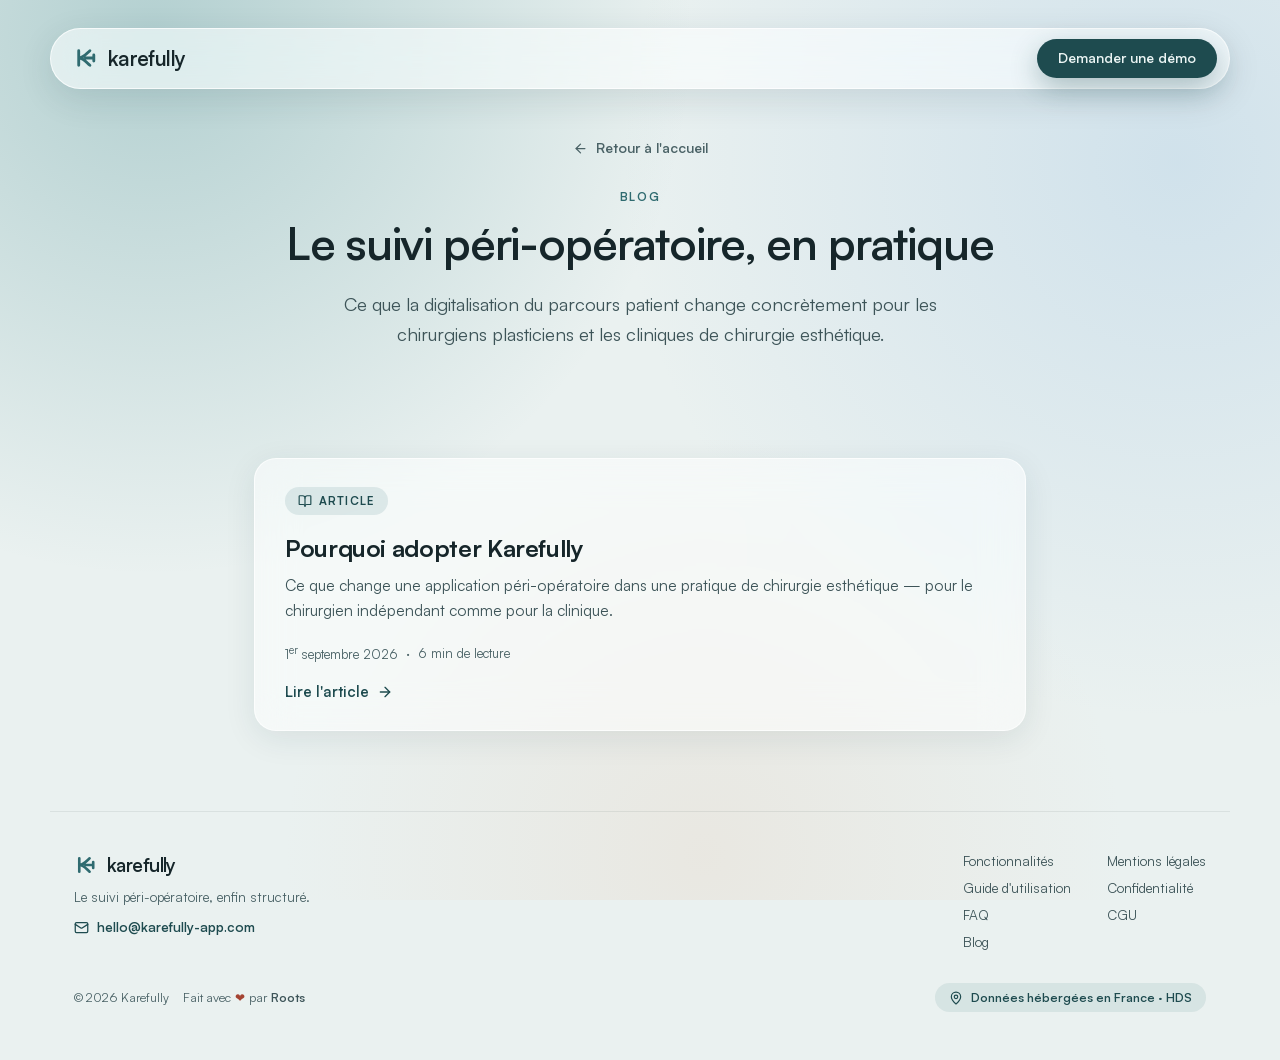
==== commit 78fe43e7: "FAQ avant le blog et adresse de contact hello@karefully-app.com - Ordre des sections : la FAQ passe " ====
--- a/blog/index.html
+++ b/blog/index.html
@@ -30,6 +30,7 @@
 <a href="#main" class="skip-link">Aller au contenu</a>
 
 <svg width="0" height="0" style="position:absolute" aria-hidden="true" focusable="false">
+<symbol id="i-mail" viewBox="0 0 24 24"><rect width="20" height="16" x="2" y="4" rx="2"/><path d="m22 7-8.97 5.7a1.94 1.94 0 0 1-2.06 0L2 7"/></symbol>
 <symbol id="i-arrow-left" viewBox="0 0 24 24"><path d="M19 12H5"/><path d="m12 19-7-7 7-7"/></symbol>
 <symbol id="i-arrow-right" viewBox="0 0 24 24"><path d="M5 12h14"/><path d="m12 5 7 7-7 7"/></symbol>
 <symbol id="i-book-open" viewBox="0 0 24 24"><path d="M12 7v14"/><path d="M3 18a1 1 0 0 1-1-1V4a1 1 0 0 1 1-1h5a4 4 0 0 1 4 4 4 4 0 0 1 4-4h5a1 1 0 0 1 1 1v13a1 1 0 0 1-1 1h-6a3 3 0 0 0-3 3 3 3 0 0 0-3-3z"/></symbol>
@@ -82,14 +83,15 @@
                 <span class="brand__name">karefully</span>
             </a>
             <p class="footer__tagline">Le suivi péri-opératoire, enfin structuré.</p>
+            <a class="footer__mail" href="mailto:hello@karefully-app.com"><svg class="icon" aria-hidden="true" style="width:15px;height:15px"><use href="#i-mail"></use></svg>hello@karefully-app.com</a>
         </div>
 
         <nav class="footer__links" aria-label="Liens de bas de page">
             <ul>
                 <li><a href="../index.html#features">Fonctionnalités</a></li>
                 <li><a href="../guide.html">Guide d'utilisation</a></li>
+                <li><a href="../index.html#faq">FAQ</a></li>
                 <li><a href="./">Blog</a></li>
-                <li><a href="../index.html#faq">FAQ</a></li>
             </ul>
             <ul>
                 <li><a href="../mentions-legales.html">Mentions légales</a></li>
--- a/style.css
+++ b/style.css
@@ -1699,7 +1699,7 @@
 }
 
 .demo-panel__reply {
-    margin: 26px 0 0;
+    margin: 10px 0 0;
     font-size: 13.5px;
     color: var(--on-dark-mute);
 }
@@ -1882,6 +1882,40 @@
     margin-top: 32px;
     font-size: 12.5px;
     color: var(--ink-500);
+}
+
+.footer__mail {
+    display: inline-flex;
+    align-items: center;
+    gap: 8px;
+    margin-top: 12px;
+    font-size: 13.5px;
+    font-weight: 600;
+    color: var(--brand-700);
+    border-bottom: 1px solid transparent;
+    transition: border-color .2s var(--ease);
+}
+
+.footer__mail:hover {
+    border-bottom-color: var(--brand-600);
+}
+
+.demo-panel__mail {
+    margin: 20px 0 0;
+    font-size: 14.5px;
+    color: var(--on-dark-soft);
+}
+
+.demo-panel__mail a {
+    color: var(--on-dark);
+    font-weight: 600;
+    border-bottom: 1px solid rgba(240, 246, 245, .4);
+    transition: border-color .2s var(--ease);
+}
+
+.demo-panel__mail a:hover {
+    color: var(--on-dark);
+    border-bottom-color: var(--on-dark);
 }
 
 .footer__legal {
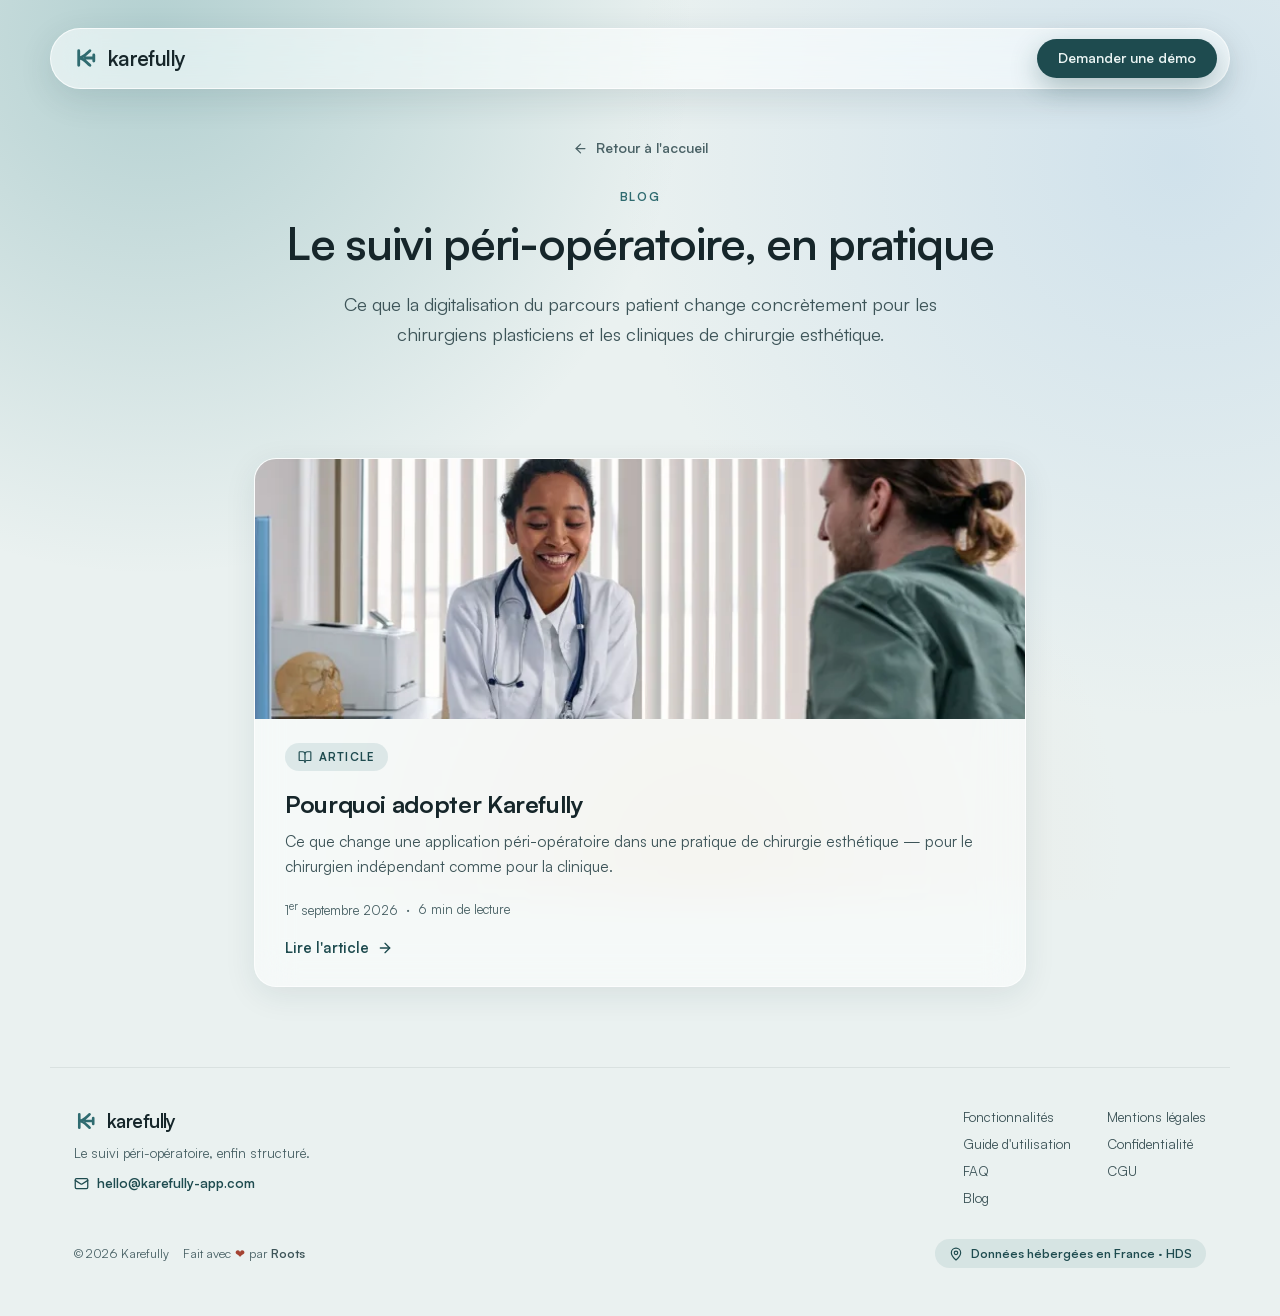
==== commit 3ec2e649: "Blog en page dédiée, retiré de l'accueil, avec visuel - La section blog quitte la landing : le lien " ====
--- a/blog/index.html
+++ b/blog/index.html
@@ -59,7 +59,14 @@
 <section class="section" aria-label="Articles">
     <div class="container section--faq">
         <div class="blog-grid">
-            <a class="blog-card glass-card" href="pourquoi-adopter-karefully.html">
+            <a class="blog-card blog-card--cover glass-card" href="pourquoi-adopter-karefully.html">
+                <span class="blog-card__media">
+                    <img src="../assets/blog/pourquoi-adopter-cover.webp"
+                         srcset="../assets/blog/pourquoi-adopter-cover-sm.webp 760w, ../assets/blog/pourquoi-adopter-cover.webp 1200w"
+                         sizes="(max-width: 768px) 92vw, 740px"
+                         width="1200" height="800"
+                         alt="Consultation entre une patiente et son chirurgien" loading="lazy" decoding="async">
+                </span>
                 <span class="blog-card__tag"><svg class="icon" aria-hidden="true" style="width:14px;height:14px"><use href="#i-book-open"></use></svg>Article</span>
                 <h3>Pourquoi adopter Karefully</h3>
                 <p>Ce que change une application péri-opératoire dans une pratique de chirurgie esthétique — pour le chirurgien indépendant comme pour la clinique.</p>
--- a/style.css
+++ b/style.css
@@ -1268,6 +1268,60 @@
     box-shadow: 0 18px 46px rgba(23, 60, 64, .15);
 }
 
+/* Carte avec vignette : l'image occupe toute la largeur, sous le padding */
+.blog-card--cover {
+    padding: 0;
+    overflow: hidden;
+}
+
+.blog-card__media {
+    display: block;
+    margin-bottom: 24px;
+    background: rgba(47, 107, 112, .1);
+}
+
+.blog-card__media img {
+    display: block;
+    width: 100%;
+    height: 260px;
+    object-fit: cover;
+    transition: transform .6s cubic-bezier(0.16, 1, 0.3, 1);
+}
+
+.blog-card--cover:hover .blog-card__media img {
+    transform: scale(1.03);
+}
+
+/* Le reste du contenu retrouve son retrait */
+.blog-card--cover > *:not(.blog-card__media) {
+    margin-left: 30px;
+    margin-right: 30px;
+}
+
+.blog-card--cover > *:last-child {
+    margin-bottom: 28px;
+}
+
+/* Image d'ouverture d'article */
+.article-cover {
+    max-width: 780px;
+    margin: 34px auto 0;
+    padding: 0 24px;
+}
+
+.article-cover img {
+    display: block;
+    width: 100%;
+    height: 340px;
+    object-fit: cover;
+    border-radius: var(--r-lg);
+    box-shadow: 0 24px 60px rgba(16, 42, 45, .2);
+}
+
+.article-cover + .article-body {
+    margin-top: 26px;
+}
+
 .blog-card__tag {
     display: inline-flex;
     align-items: center;
@@ -3263,6 +3317,37 @@
 
     .blog-card h3 {
         font-size: 20px;
+    }
+
+    .blog-card__media {
+        margin-bottom: 18px;
+    }
+
+    .blog-card__media img {
+        height: 180px;
+    }
+
+    .blog-card--cover > *:not(.blog-card__media) {
+        margin-left: 20px;
+        margin-right: 20px;
+    }
+
+    .blog-card--cover > *:last-child {
+        margin-bottom: 22px;
+    }
+
+    .article-cover {
+        margin-top: 22px;
+        padding: 0 20px;
+    }
+
+    .article-cover img {
+        height: 200px;
+        border-radius: var(--r-md);
+    }
+
+    .article-cover + .article-body {
+        margin-top: 18px;
     }
 
     .blog-card p {
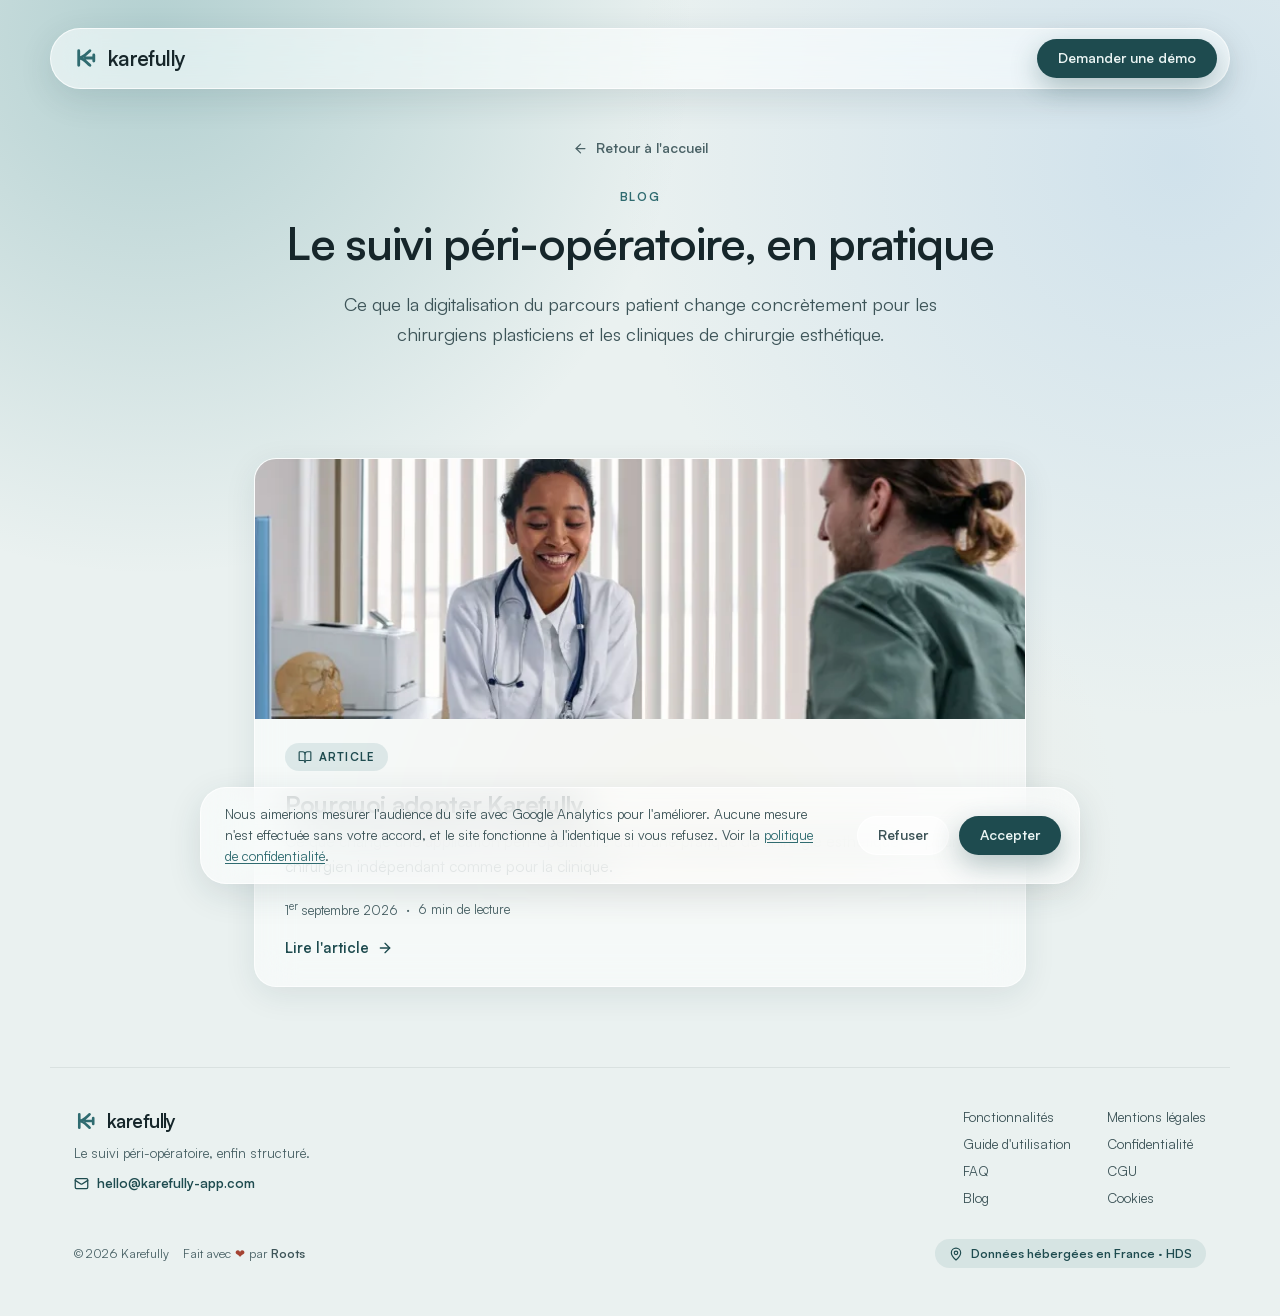
==== commit 133ffe9d: "Google Analytics, chargé après consentement Installation de la propriété G-X1CWEL92PX. La balise n'e" ====
--- a/blog/index.html
+++ b/blog/index.html
@@ -18,12 +18,12 @@
 <meta property="og:url" content="https://karefully-app.com/blog/">
 <meta property="og:image" content="https://karefully-app.com/assets/og-image.png">
 
-<link rel="icon" type="image/svg+xml" href="../favicon.svg">
-<link rel="apple-touch-icon" href="../logo/brume/favicon-brume-180.png">
-<link rel="icon" type="image/png" sizes="32x32" href="../logo/brume/favicon-brume-32.png">
+<link rel="icon" type="image/svg+xml" href="/favicon.svg">
+<link rel="apple-touch-icon" href="/logo/brume/favicon-brume-180.png">
+<link rel="icon" type="image/png" sizes="32x32" href="/logo/brume/favicon-brume-32.png">
 
-<link rel="preload" href="../fonts/Satoshi-Variable.woff2" as="font" type="font/woff2" crossorigin>
-<link rel="stylesheet" href="../style.css">
+<link rel="preload" href="/fonts/Satoshi-Variable.woff2" as="font" type="font/woff2" crossorigin>
+<link rel="stylesheet" href="/style.css">
 </head>
 <body>
 
@@ -39,7 +39,7 @@
 
 <div class="subnav">
     <div class="subnav__inner glass-nav">
-        <a class="brand" href="../index.html" aria-label="Karefully — accueil">
+        <a class="brand" href="/" aria-label="Karefully — accueil">
             <svg viewBox="0 0 100 100" fill="none" aria-hidden="true"><path d="M22 78 V 22 M22 50 C 40 50, 50 35, 65 22 M22 50 C 40 50, 50 65, 65 78 M48 50 L 80 50 M80 38 L 80 62" stroke="#2F6B70" stroke-width="11" stroke-linecap="round" stroke-linejoin="round"/></svg>
             <span class="brand__name">karefully</span>
         </a>
@@ -50,7 +50,7 @@
 <main id="main">
 
 <header class="page-header">
-    <a class="guide-back" href="../index.html"><svg class="icon" aria-hidden="true" style="width:15px;height:15px"><use href="#i-arrow-left"></use></svg>Retour à l'accueil</a>
+    <a class="guide-back" href="/"><svg class="icon" aria-hidden="true" style="width:15px;height:15px"><use href="#i-arrow-left"></use></svg>Retour à l'accueil</a>
     <p class="eyebrow">Blog</p>
     <h1 class="h1">Le suivi péri-opératoire, en pratique</h1>
     <p class="lead">Ce que la digitalisation du parcours patient change concrètement pour les chirurgiens plasticiens et les cliniques de chirurgie esthétique.</p>
@@ -59,10 +59,10 @@
 <section class="section" aria-label="Articles">
     <div class="container section--faq">
         <div class="blog-grid">
-            <a class="blog-card blog-card--cover glass-card" href="pourquoi-adopter-karefully.html">
+            <a class="blog-card blog-card--cover glass-card" href="/blog/pourquoi-adopter-karefully">
                 <span class="blog-card__media">
-                    <img src="../assets/blog/pourquoi-adopter-cover.webp"
-                         srcset="../assets/blog/pourquoi-adopter-cover-sm.webp 760w, ../assets/blog/pourquoi-adopter-cover.webp 1200w"
+                    <img src="/assets/blog/pourquoi-adopter-cover.webp"
+                         srcset="/assets/blog/pourquoi-adopter-cover-sm.webp 760w, /assets/blog/pourquoi-adopter-cover.webp 1200w"
                          sizes="(max-width: 768px) 92vw, 740px"
                          width="1200" height="800"
                          alt="Consultation entre une patiente et son chirurgien" loading="lazy" decoding="async">
@@ -85,7 +85,7 @@
 <footer class="footer">
     <div class="footer__top">
         <div>
-            <a class="brand" href="../index.html" aria-label="Karefully — accueil">
+            <a class="brand" href="/" aria-label="Karefully — accueil">
                 <svg viewBox="0 0 100 100" fill="none" aria-hidden="true"><path d="M22 78 V 22 M22 50 C 40 50, 50 35, 65 22 M22 50 C 40 50, 50 65, 65 78 M48 50 L 80 50 M80 38 L 80 62" stroke="#2F6B70" stroke-width="11" stroke-linecap="round" stroke-linejoin="round"/></svg>
                 <span class="brand__name">karefully</span>
             </a>
@@ -96,14 +96,15 @@
         <nav class="footer__links" aria-label="Liens de bas de page">
             <ul>
                 <li><a href="../index.html#features">Fonctionnalités</a></li>
-                <li><a href="../guide.html">Guide d'utilisation</a></li>
+                <li><a href="/guide">Guide d'utilisation</a></li>
                 <li><a href="../index.html#faq">FAQ</a></li>
-                <li><a href="./">Blog</a></li>
+                <li><a href="/blog/">Blog</a></li>
             </ul>
             <ul>
-                <li><a href="../mentions-legales.html">Mentions légales</a></li>
-                <li><a href="../politique-confidentialite.html">Confidentialité</a></li>
-                <li><a href="../conditions-generales.html">CGU</a></li>
+                <li><a href="/mentions-legales">Mentions légales</a></li>
+                <li><a href="/politique-confidentialite">Confidentialité</a></li>
+                <li><a href="/conditions-generales">CGU</a></li>
+                <li><a href="#" id="consentReopen">Cookies</a></li>
             </ul>
         </nav>
     </div>
@@ -130,13 +131,23 @@
     {
       "@type": "BlogPosting",
       "headline": "Pourquoi adopter Karefully",
-      "url": "https://karefully-app.com/blog/pourquoi-adopter-karefully.html",
+      "url": "https://karefully-app.com/blog/pourquoi-adopter-karefully",
       "datePublished": "2026-09-01"
     }
   ]
 }
 </script>
 
-<script src="../script.js" defer></script>
+<div class="consent" id="consentBanner" role="dialog" aria-live="polite" aria-label="Choix relatif à la mesure d'audience" hidden>
+    <div class="consent__inner glass-nav">
+        <p class="consent__text">Nous aimerions mesurer l'audience du site avec Google Analytics pour l'améliorer. Aucune mesure n'est effectuée sans votre accord, et le site fonctionne à l'identique si vous refusez. Voir la <a href="/politique-confidentialite">politique de confidentialité</a>.</p>
+        <div class="consent__actions">
+            <button class="btn btn-secondary btn-sm" type="button" id="consentRefuse">Refuser</button>
+            <button class="btn btn-primary btn-sm" type="button" id="consentAccept">Accepter</button>
+        </div>
+    </div>
+</div>
+
+<script src="/script.js" defer></script>
 </body>
 </html>
--- a/style.css
+++ b/style.css
@@ -2055,6 +2055,72 @@
 }
 
 /* ---------------------------------------------------------
+   21 bis. Bandeau de consentement (mesure d'audience)
+   --------------------------------------------------------- */
+.consent {
+    position: fixed;
+    left: 0;
+    right: 0;
+    bottom: 0;
+    z-index: 80;
+    display: flex;
+    justify-content: center;
+    padding: 16px 20px calc(16px + env(safe-area-inset-bottom));
+    pointer-events: none;
+    opacity: 0;
+    transform: translateY(16px);
+    transition: opacity .32s var(--ease), transform .32s var(--ease);
+}
+
+.consent.is-visible {
+    opacity: 1;
+    transform: none;
+}
+
+.consent[hidden] {
+    display: none;
+}
+
+.consent__inner {
+    display: flex;
+    align-items: center;
+    gap: 22px;
+    width: 100%;
+    max-width: 880px;
+    padding: 16px 18px 16px 24px;
+    border-radius: var(--r-panel);
+    pointer-events: auto;
+}
+
+.consent__text {
+    margin: 0;
+    font-size: 13.5px;
+    line-height: 1.55;
+    color: var(--ink-600);
+}
+
+.consent__text a {
+    text-decoration: underline;
+    text-underline-offset: 2px;
+}
+
+.consent__actions {
+    display: flex;
+    align-items: center;
+    gap: 10px;
+    flex: none;
+}
+
+.consent__actions .btn {
+    white-space: nowrap;
+}
+
+/* Le bandeau ne doit pas masquer le CTA collant du mobile */
+.consent.is-visible ~ .sticky-cta {
+    display: none;
+}
+
+/* ---------------------------------------------------------
    22. Pages secondaires (guide, mentions légales…)
    --------------------------------------------------------- */
 .subnav {
@@ -3189,6 +3255,28 @@
     /* --- CTA collant --- */
     .sticky-cta {
         display: flex;
+    }
+
+    /* --- Bandeau de consentement --- */
+    .consent {
+        padding: 12px 16px calc(12px + env(safe-area-inset-bottom));
+    }
+
+    .consent__inner {
+        flex-direction: column;
+        align-items: stretch;
+        gap: 14px;
+        padding: 18px;
+        border-radius: var(--r-lg);
+    }
+
+    .consent__text {
+        font-size: 13px;
+    }
+
+    .consent__actions .btn {
+        flex: 1;
+        min-height: 44px;
     }
 
     /* --- Pages secondaires --- */
